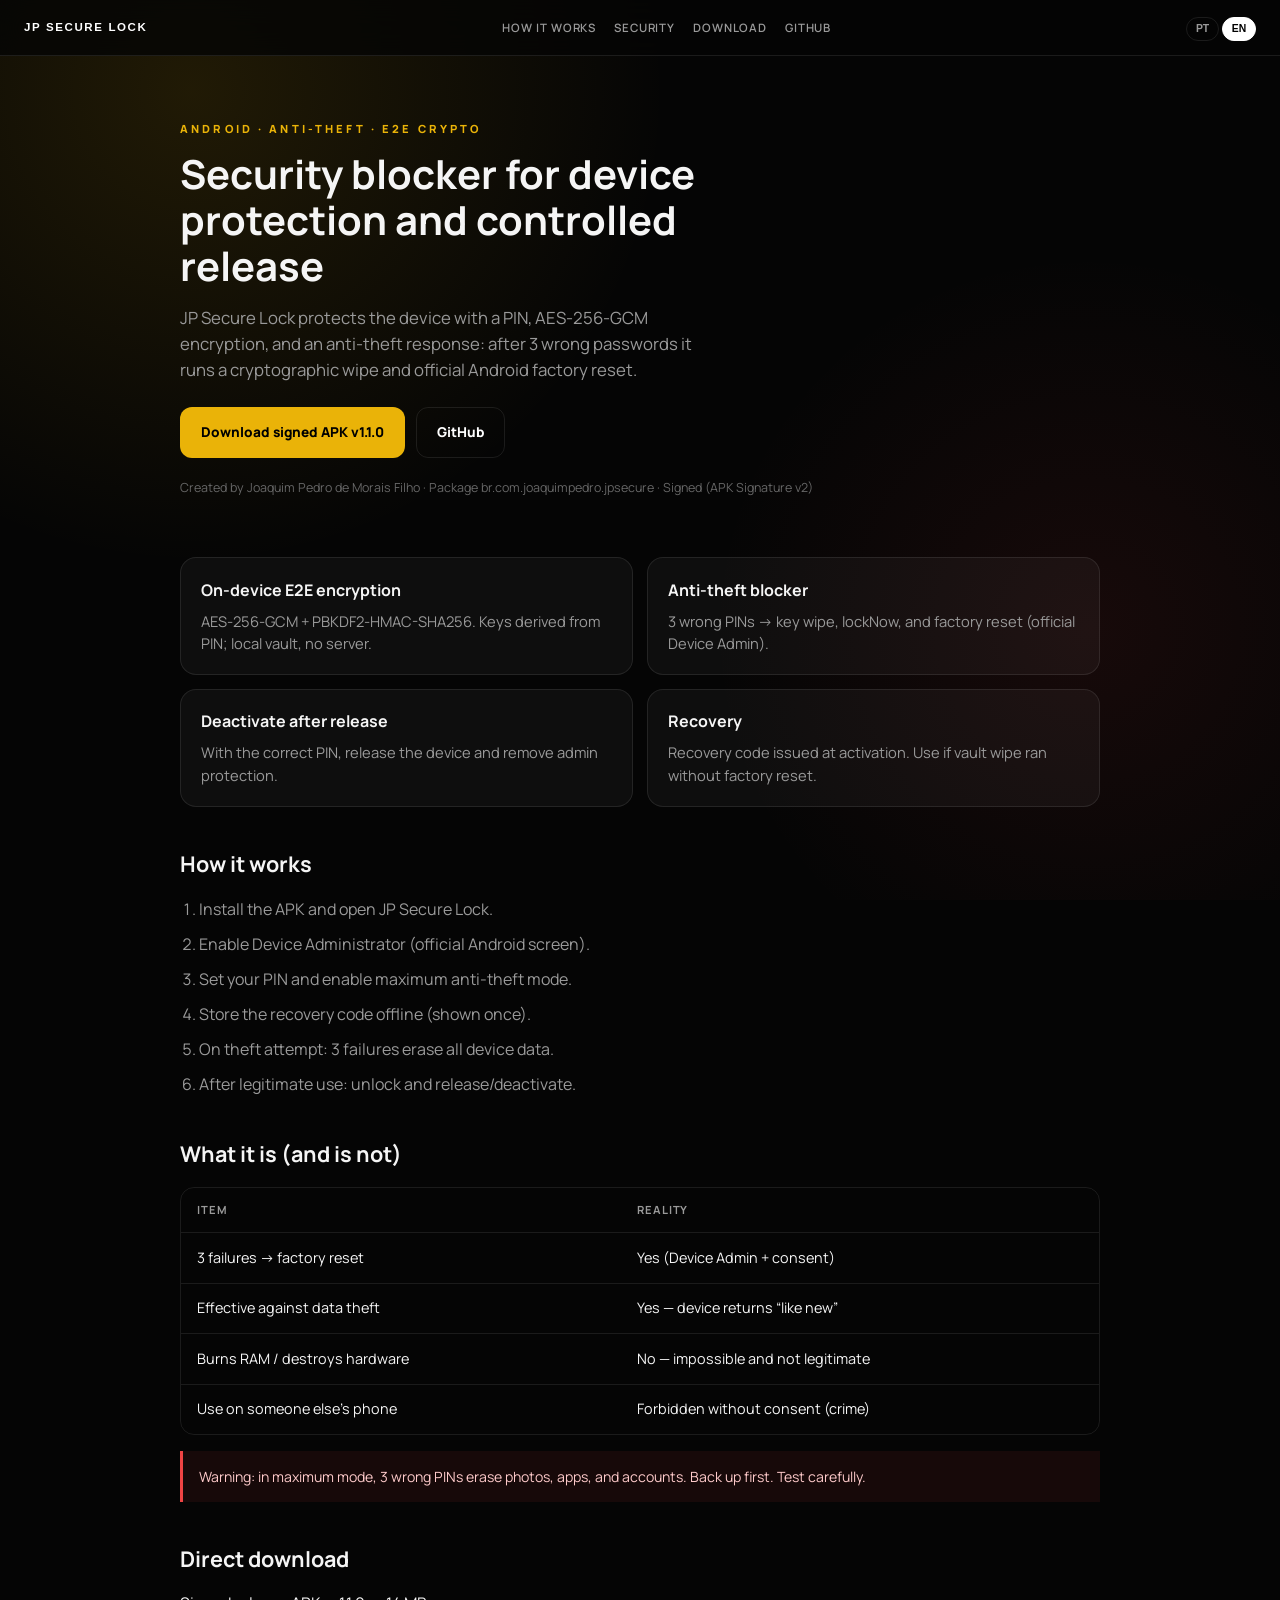
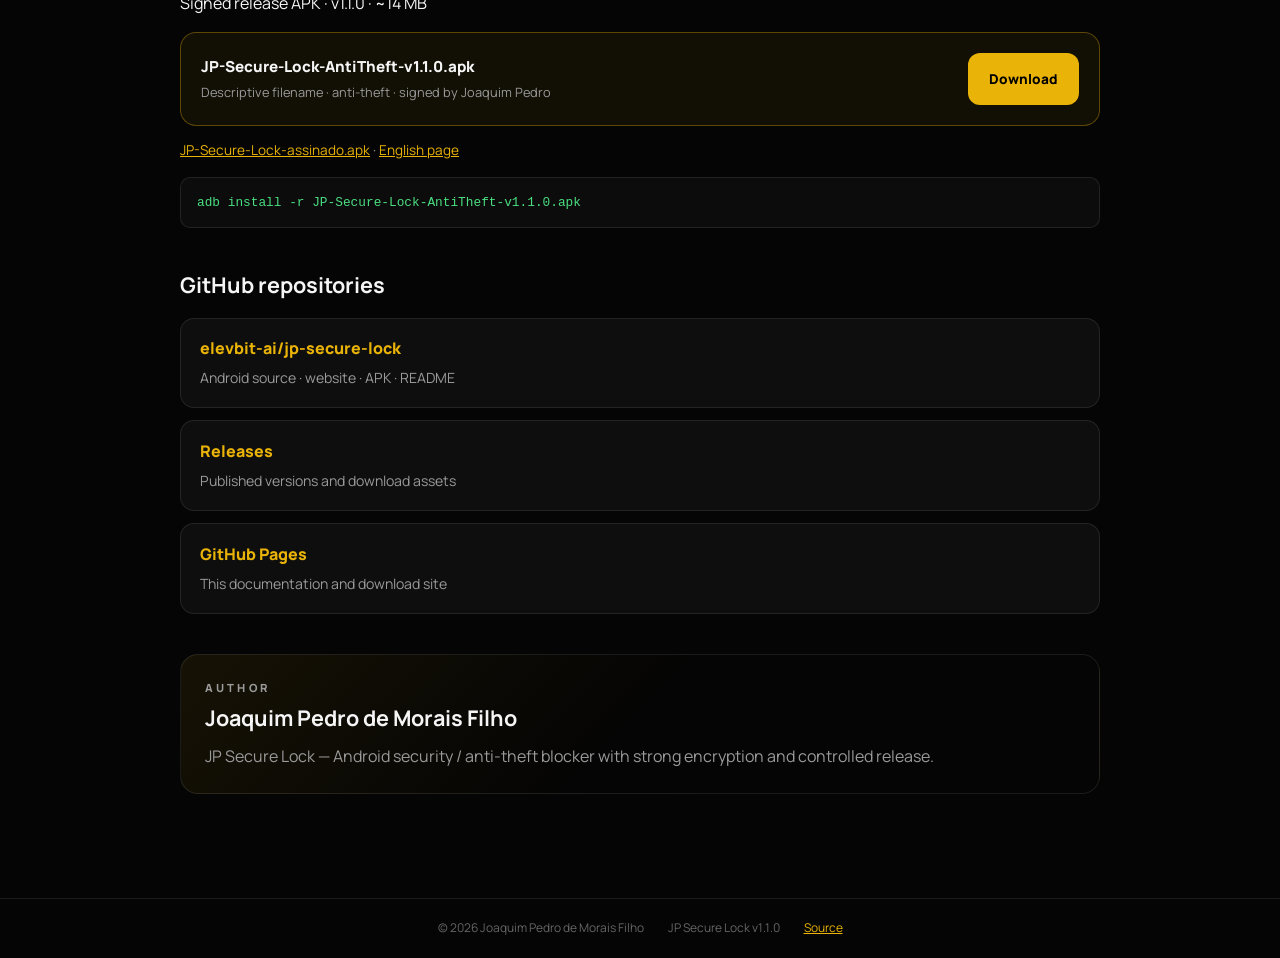
==== index.html @ 53d50c3d "Publish JP Secure Lock website (GitHub Pages)" ====
<!DOCTYPE html>
<html lang="pt-BR">
<head>
  <meta charset="UTF-8" />
  <meta name="viewport" content="width=device-width, initial-scale=1.0" />
  <meta name="description" content="JP Secure Lock — Bloqueador anti-roubo Android com criptografia E2E e factory reset após 3 PIN errados. Criado por Joaquim Pedro de Morais Filho." />
  <meta name="author" content="Joaquim Pedro de Morais Filho" />
  <meta property="og:title" content="JP Secure Lock — Anti-Theft Device Blocker" />
  <meta property="og:description" content="Criptografia AES-256-GCM · Device Admin · Wipe após 3 erros · Download APK assinado" />
  <title>JP Secure Lock | Bloqueador Anti-Roubo Android</title>
  <link rel="preconnect" href="https://fonts.googleapis.com" />
  <link href="https://fonts.googleapis.com/css2?family=Manrope:wght@400;600;800&family=Syncopate:wght@700&display=swap" rel="stylesheet" />
  <link rel="stylesheet" href="styles.css" />
</head>
<body>
  <div class="mesh"></div>

  <header class="top">
    <a class="logo" href="#">JP SECURE LOCK</a>
    <nav>
      <a href="#como" data-i18n="nav_how">Como funciona</a>
      <a href="#seguranca" data-i18n="nav_sec">Segurança</a>
      <a href="#download" data-i18n="nav_dl">Download</a>
      <a href="#github" data-i18n="nav_gh">GitHub</a>
    </nav>
    <div class="lang">
      <button type="button" id="btn-pt" class="on" onclick="setLang('pt')">PT</button>
      <button type="button" id="btn-en" onclick="setLang('en')">EN</button>
    </div>
  </header>

  <main>
    <section class="hero">
      <p class="kicker" data-i18n="kicker">Android · Anti-Theft · E2E Crypto</p>
      <h1 data-i18n="hero_title">Bloqueador de segurança para liberação e proteção de aparelho</h1>
      <p class="lead" data-i18n="hero_lead">
        JP Secure Lock protege o dispositivo com PIN, criptografia AES-256-GCM e resposta anti-roubo:
        após 3 senhas erradas, executa wipe criptográfico e factory reset oficial do Android.
      </p>
      <div class="cta-row">
        <a class="btn primary" href="downloads/JP-Secure-Lock-AntiTheft-v1.1.0.apk" download data-i18n="cta_dl">
          Baixar APK assinado v1.1.0
        </a>
        <a class="btn ghost" href="https://github.com/elevbit-ai/jp-secure-lock" target="_blank" rel="noopener">
          GitHub
        </a>
      </div>
      <p class="meta" data-i18n="hero_meta">
        Criado por Joaquim Pedro de Morais Filho · Pacote br.com.joaquimpedro.jpsecure · Assinado (APK Signature v2)
      </p>
    </section>

    <section class="cards">
      <article class="card">
        <h3 data-i18n="c1_t">Criptografia E2E no aparelho</h3>
        <p data-i18n="c1_b">AES-256-GCM + PBKDF2-HMAC-SHA256. Chaves derivadas do PIN; cofre local sem servidor.</p>
      </article>
      <article class="card">
        <h3 data-i18n="c2_t">Bloqueador anti-roubo</h3>
        <p data-i18n="c2_b">3 PIN errados → limpeza de chaves, lockNow e factory reset (Device Admin oficial).</p>
      </article>
      <article class="card">
        <h3 data-i18n="c3_t">Desativar após liberar</h3>
        <p data-i18n="c3_b">Com PIN correto, libere o aparelho e desative a proteção + remova o administrador.</p>
      </article>
      <article class="card">
        <h3 data-i18n="c4_t">Recuperação</h3>
        <p data-i18n="c4_b">Recovery code gerado na ativação. Use se o wipe do cofre ocorreu sem factory reset.</p>
      </article>
    </section>

    <section id="como" class="block">
      <h2 data-i18n="how_title">Como funciona</h2>
      <ol class="steps">
        <li data-i18n="s1"><strong>Instale</strong> o APK e abra o JP Secure Lock.</li>
        <li data-i18n="s2"><strong>Ative o Administrador</strong> do dispositivo (tela oficial do Android).</li>
        <li data-i18n="s3"><strong>Defina o PIN</strong> e marque o modo anti-roubo máximo.</li>
        <li data-i18n="s4"><strong>Guarde o recovery code</strong> offline (exibido só uma vez).</li>
        <li data-i18n="s5">Em roubo/tentativa: <strong>3 erros = apaga todos os dados</strong> do aparelho.</li>
        <li data-i18n="s6">Após uso legítimo: desbloqueie e <strong>libere/desative</strong>.</li>
      </ol>
    </section>

    <section id="seguranca" class="block">
      <h2 data-i18n="sec_title">O que é (e o que não é)</h2>
      <div class="table-wrap">
        <table>
          <thead>
            <tr>
              <th data-i18n="th_item">Item</th>
              <th data-i18n="th_real">Realidade</th>
            </tr>
          </thead>
          <tbody>
            <tr>
              <td data-i18n="r1a">3 erros → factory reset</td>
              <td data-i18n="r1b">Sim (Device Admin + consentimento)</td>
            </tr>
            <tr>
              <td data-i18n="r2a">Eficaz contra roubo de dados</td>
              <td data-i18n="r2b">Sim — aparelho volta “como novo”</td>
            </tr>
            <tr>
              <td data-i18n="r3a">Queima RAM / destrói hardware</td>
              <td data-i18n="r3b">Não — impossível e não legítimo</td>
            </tr>
            <tr>
              <td data-i18n="r4a">Uso em aparelho de terceiros</td>
              <td data-i18n="r4b">Proibido sem consentimento (crime)</td>
            </tr>
          </tbody>
        </table>
      </div>
      <p class="warn" data-i18n="warn">
        Aviso: no modo máximo, 3 PIN errados apagam fotos, apps e contas. Faça backup. Teste com cuidado.
      </p>
    </section>

    <section id="download" class="block download">
      <h2 data-i18n="dl_title">Download direto</h2>
      <p data-i18n="dl_lead">APK release assinado · v1.1.0 · ~14 MB</p>
      <div class="dl-box">
        <div>
          <div class="file-name">JP-Secure-Lock-AntiTheft-v1.1.0.apk</div>
          <div class="file-sub" data-i18n="dl_sub">Nome explicativo · anti-theft · assinado por Joaquim Pedro</div>
        </div>
        <a class="btn primary" href="downloads/JP-Secure-Lock-AntiTheft-v1.1.0.apk" download data-i18n="cta_dl2">Download</a>
      </div>
      <p class="alt-dl">
        <a href="downloads/JP-Secure-Lock-assinado.apk" download>JP-Secure-Lock-assinado.apk</a>
        ·
        <a href="en/index.html">English page</a>
      </p>
      <pre class="code">adb install -r JP-Secure-Lock-AntiTheft-v1.1.0.apk</pre>
    </section>

    <section id="github" class="block">
      <h2 data-i18n="gh_title">Repositórios no GitHub</h2>
      <div class="repo-grid">
        <a class="repo" href="https://github.com/elevbit-ai/jp-secure-lock" target="_blank" rel="noopener">
          <span class="repo-name">elevbit-ai/jp-secure-lock</span>
          <span class="repo-desc" data-i18n="repo1">Código-fonte Android · website · APK · README</span>
        </a>
        <a class="repo" href="https://github.com/elevbit-ai/jp-secure-lock/releases" target="_blank" rel="noopener">
          <span class="repo-name">Releases</span>
          <span class="repo-desc" data-i18n="repo2">Versões publicadas e assets de download</span>
        </a>
        <a class="repo" href="https://elevbit-ai.github.io/jp-secure-lock/" target="_blank" rel="noopener">
          <span class="repo-name">GitHub Pages</span>
          <span class="repo-desc" data-i18n="repo3">Este site de documentação e download</span>
        </a>
      </div>
    </section>

    <section class="author block">
      <p class="kicker" data-i18n="author_k">Autor</p>
      <h2>Joaquim Pedro de Morais Filho</h2>
      <p data-i18n="author_b">
        JP Secure Lock — dispositivo de segurança / bloqueador anti-roubo para Android,
        com criptografia de ponta e liberação controlada.
      </p>
    </section>
  </main>

  <footer>
    <span>© 2026 Joaquim Pedro de Morais Filho</span>
    <span>JP Secure Lock v1.1.0</span>
    <a href="https://github.com/elevbit-ai/jp-secure-lock">Source</a>
  </footer>

  <script src="i18n.js"></script>
</body>
</html>
---- styles.css ----
:root {
  --bg: #050505;
  --card: rgba(255,255,255,0.04);
  --border: rgba(255,255,255,0.09);
  --text: #f5f5f5;
  --muted: #9a9a9a;
  --gold: #eab308;
  --danger: #ef4444;
  --ok: #4ade80;
  --font: 'Manrope', system-ui, sans-serif;
  --display: 'Syncopate', sans-serif;
}
* { box-sizing: border-box; }
html { scroll-behavior: smooth; }
body {
  margin: 0;
  font-family: var(--font);
  background: var(--bg);
  color: var(--text);
  line-height: 1.55;
  min-height: 100vh;
}
.mesh {
  position: fixed; inset: 0; z-index: -1; pointer-events: none;
  background:
    radial-gradient(circle at 15% 10%, rgba(234,179,8,.12), transparent 35%),
    radial-gradient(circle at 85% 70%, rgba(239,68,68,.08), transparent 30%),
    #050505;
}
.top {
  position: sticky; top: 0; z-index: 50;
  display: flex; align-items: center; justify-content: space-between; gap: 1rem;
  padding: 0.9rem 1.5rem;
  background: rgba(5,5,5,.82);
  backdrop-filter: blur(14px);
  border-bottom: 1px solid var(--border);
}
.logo {
  font-family: var(--display);
  font-size: 0.72rem;
  letter-spacing: .14em;
  color: #fff;
  text-decoration: none;
  font-weight: 700;
}
nav { display: none; gap: 1.1rem; }
nav a {
  color: var(--muted);
  text-decoration: none;
  font-size: 0.72rem;
  text-transform: uppercase;
  letter-spacing: .08em;
  font-weight: 600;
}
nav a:hover { color: #fff; }
.lang button {
  border: 1px solid var(--border);
  background: transparent;
  color: var(--muted);
  font-size: 0.65rem;
  font-weight: 800;
  padding: 0.35rem 0.55rem;
  border-radius: 999px;
  cursor: pointer;
}
.lang button.on { background: #fff; color: #000; border-color: #fff; }
main { max-width: 960px; margin: 0 auto; padding: 2.5rem 1.25rem 4rem; }
.hero { padding: 1.5rem 0 2rem; }
.kicker {
  color: var(--gold);
  font-size: 0.7rem;
  letter-spacing: .28em;
  text-transform: uppercase;
  font-weight: 800;
  margin: 0 0 0.8rem;
}
h1 {
  font-size: clamp(1.6rem, 4vw, 2.5rem);
  line-height: 1.15;
  margin: 0 0 1rem;
  max-width: 18ch;
}
.lead { color: var(--muted); font-size: 1.05rem; max-width: 52ch; margin: 0 0 1.5rem; }
.cta-row { display: flex; flex-wrap: wrap; gap: 0.7rem; }
.btn {
  display: inline-flex; align-items: center; justify-content: center;
  padding: 0.9rem 1.25rem;
  border-radius: 12px;
  font-weight: 800;
  font-size: 0.85rem;
  text-decoration: none;
  border: 1px solid transparent;
  transition: transform .12s ease, background .15s ease;
}
.btn:active { transform: scale(.98); }
.btn.primary { background: var(--gold); color: #000; }
.btn.primary:hover { background: #facc15; }
.btn.ghost { background: transparent; color: #fff; border-color: var(--border); }
.btn.ghost:hover { background: rgba(255,255,255,.06); }
.meta { margin-top: 1.2rem; color: #666; font-size: 0.78rem; }
.cards {
  display: grid;
  grid-template-columns: 1fr;
  gap: 0.85rem;
  margin: 1rem 0 2.5rem;
}
.card {
  background: var(--card);
  border: 1px solid var(--border);
  border-radius: 16px;
  padding: 1.2rem 1.25rem;
}
.card h3 { margin: 0 0 0.45rem; font-size: 1rem; }
.card p { margin: 0; color: var(--muted); font-size: 0.92rem; }
.block { margin: 2.5rem 0; }
.block h2 {
  font-size: 1.35rem;
  margin: 0 0 1rem;
}
.steps {
  margin: 0;
  padding-left: 1.2rem;
  color: var(--muted);
}
.steps li { margin-bottom: 0.65rem; }
.steps strong { color: #fff; }
.table-wrap {
  overflow-x: auto;
  border: 1px solid var(--border);
  border-radius: 14px;
}
table { width: 100%; border-collapse: collapse; font-size: 0.9rem; }
th, td { padding: 0.85rem 1rem; text-align: left; border-bottom: 1px solid var(--border); }
th { color: var(--muted); font-size: 0.7rem; text-transform: uppercase; letter-spacing: .08em; }
tr:last-child td { border-bottom: 0; }
.warn {
  margin-top: 1rem;
  padding: 0.9rem 1rem;
  border-left: 3px solid var(--danger);
  background: rgba(239,68,68,.08);
  color: #fecaca;
  font-size: 0.88rem;
}
.download .dl-box {
  display: flex;
  flex-wrap: wrap;
  align-items: center;
  justify-content: space-between;
  gap: 1rem;
  padding: 1.25rem;
  border-radius: 16px;
  border: 1px solid rgba(234,179,8,.35);
  background: rgba(234,179,8,.06);
}
.file-name { font-weight: 800; font-size: 0.95rem; word-break: break-all; }
.file-sub { color: var(--muted); font-size: 0.8rem; margin-top: 0.25rem; }
.alt-dl { margin-top: 0.9rem; font-size: 0.85rem; color: var(--muted); }
.alt-dl a { color: var(--gold); }
.code {
  margin-top: 1rem;
  padding: 0.9rem 1rem;
  background: #0c0c0c;
  border: 1px solid var(--border);
  border-radius: 10px;
  color: var(--ok);
  font-size: 0.8rem;
  overflow-x: auto;
}
.repo-grid { display: grid; gap: 0.75rem; }
.repo {
  display: block;
  padding: 1.1rem 1.2rem;
  border-radius: 14px;
  border: 1px solid var(--border);
  background: var(--card);
  text-decoration: none;
  color: inherit;
  transition: border-color .15s ease;
}
.repo:hover { border-color: rgba(234,179,8,.5); }
.repo-name { display: block; font-weight: 800; color: var(--gold); margin-bottom: 0.25rem; }
.repo-desc { color: var(--muted); font-size: 0.88rem; }
.author {
  padding: 1.5rem;
  border-radius: 18px;
  border: 1px solid var(--border);
  background: linear-gradient(135deg, rgba(234,179,8,.08), transparent 50%);
}
.author h2 { margin: 0.3rem 0 0.6rem; }
.author p { margin: 0; color: var(--muted); }
footer {
  border-top: 1px solid var(--border);
  padding: 1.25rem;
  display: flex;
  flex-wrap: wrap;
  gap: 0.75rem 1.5rem;
  justify-content: center;
  color: #666;
  font-size: 0.75rem;
}
footer a { color: var(--gold); }
@media (min-width: 760px) {
  nav { display: flex; }
  .cards { grid-template-columns: 1fr 1fr; }
  h1 { max-width: 22ch; }
}
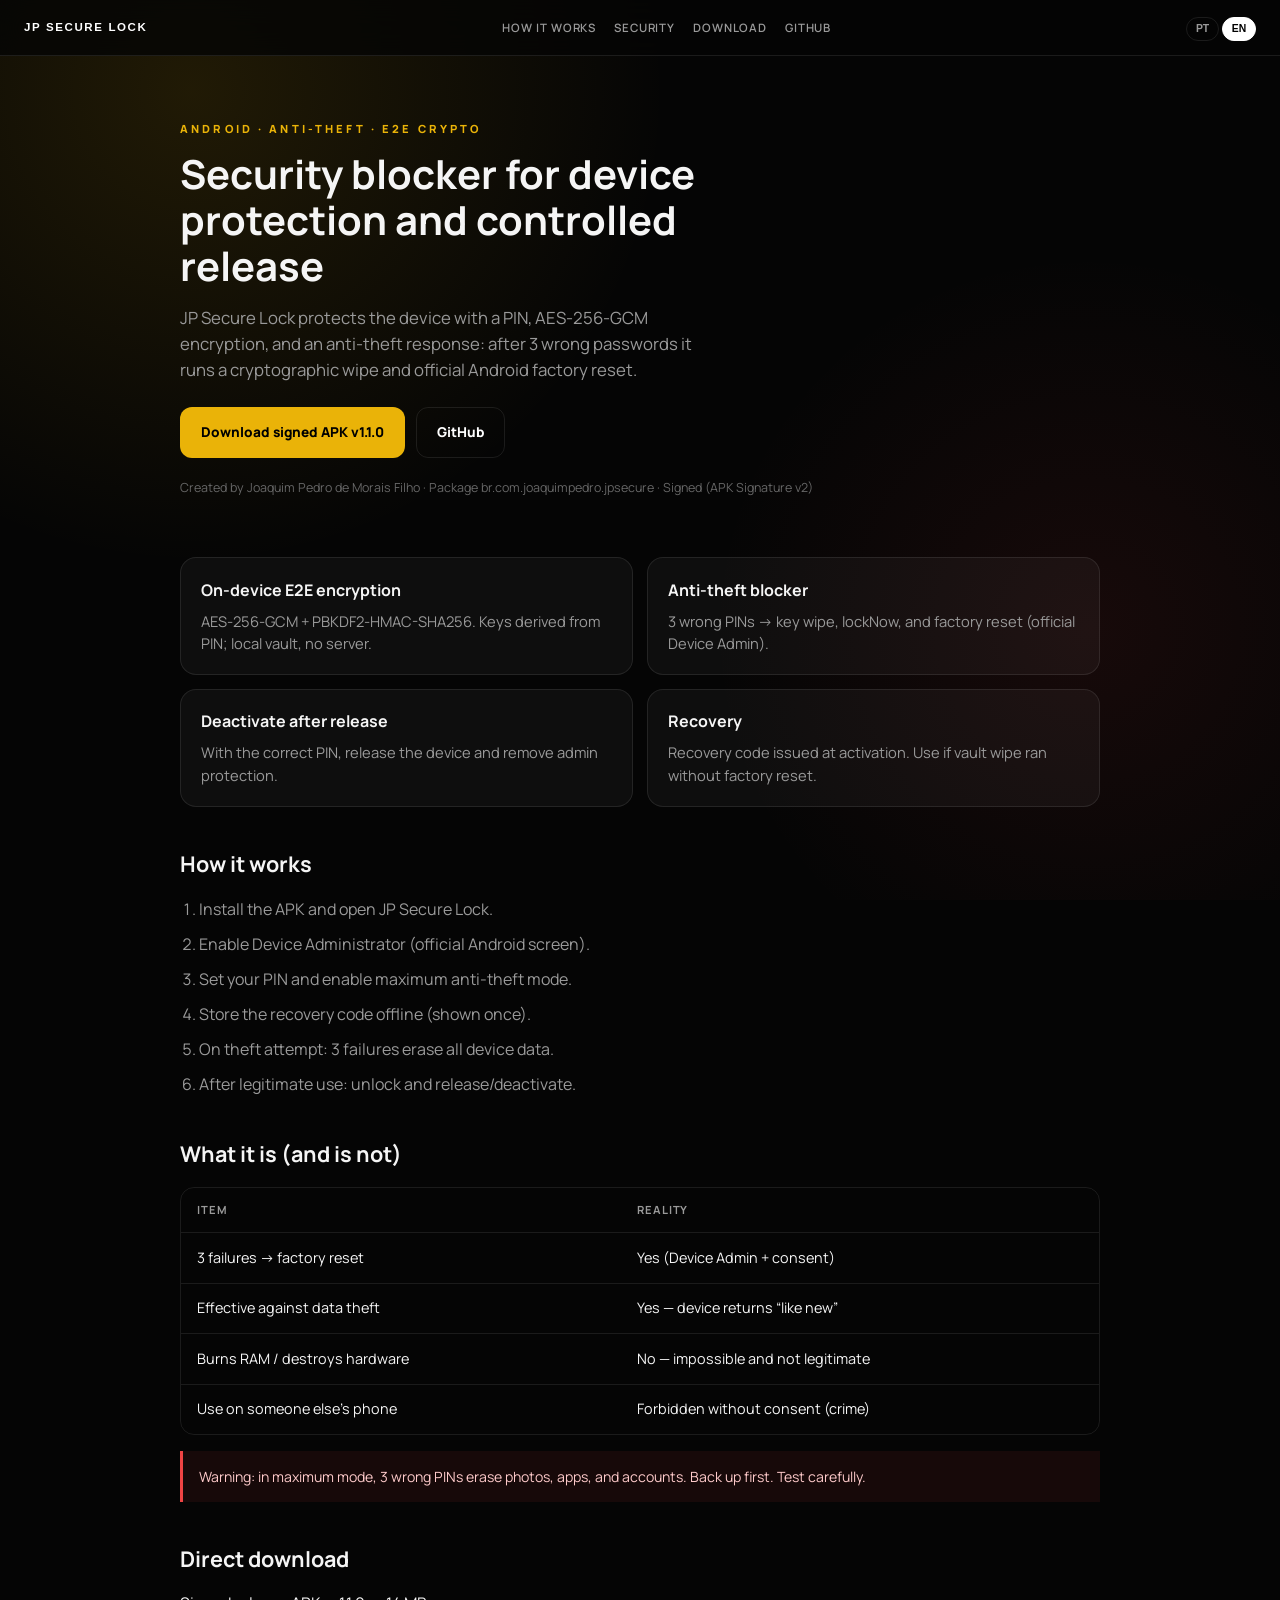
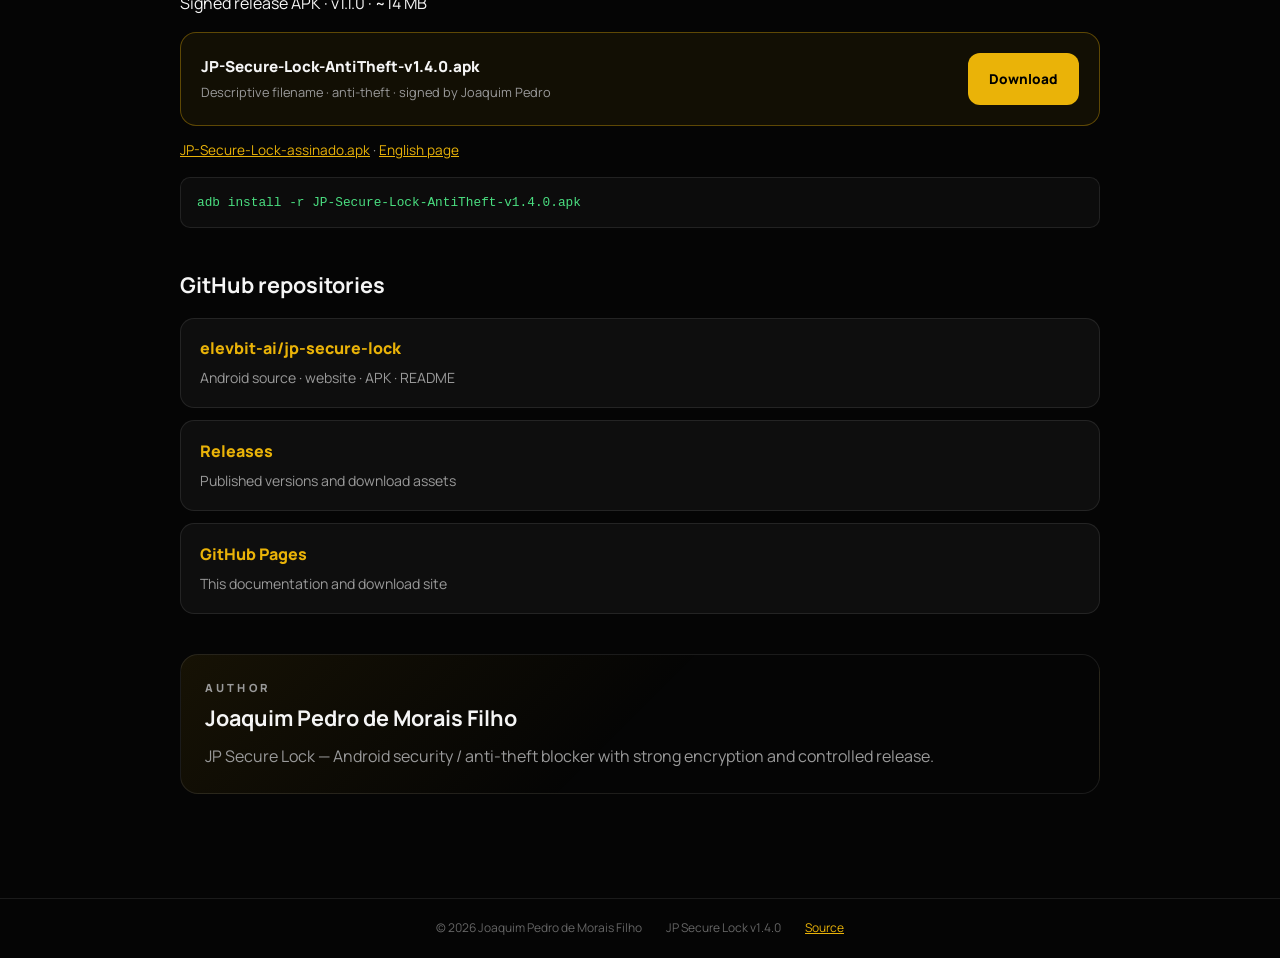
==== commit 7bd49ee0: "Site: download v1.4.0" ====
--- a/index.html
+++ b/index.html
@@ -38,8 +38,8 @@
         após 3 senhas erradas, executa wipe criptográfico e factory reset oficial do Android.
       </p>
       <div class="cta-row">
-        <a class="btn primary" href="downloads/JP-Secure-Lock-AntiTheft-v1.1.0.apk" download data-i18n="cta_dl">
-          Baixar APK assinado v1.1.0
+        <a class="btn primary" href="https://github.com/elevbit-ai/jp-secure-lock/raw/main/docs/downloads/JP-Secure-Lock-AntiTheft-v1.4.0.apk" download data-i18n="cta_dl">
+          Baixar APK assinado v1.4.0
         </a>
         <a class="btn ghost" href="https://github.com/elevbit-ai/jp-secure-lock" target="_blank" rel="noopener">
           GitHub
@@ -118,20 +118,20 @@
 
     <section id="download" class="block download">
       <h2 data-i18n="dl_title">Download direto</h2>
-      <p data-i18n="dl_lead">APK release assinado · v1.1.0 · ~14 MB</p>
+      <p data-i18n="dl_lead">APK release assinado · v1.4.0 · ~14 MB</p>
       <div class="dl-box">
         <div>
-          <div class="file-name">JP-Secure-Lock-AntiTheft-v1.1.0.apk</div>
+          <div class="file-name">JP-Secure-Lock-AntiTheft-v1.4.0.apk</div>
           <div class="file-sub" data-i18n="dl_sub">Nome explicativo · anti-theft · assinado por Joaquim Pedro</div>
         </div>
-        <a class="btn primary" href="downloads/JP-Secure-Lock-AntiTheft-v1.1.0.apk" download data-i18n="cta_dl2">Download</a>
+        <a class="btn primary" href="https://github.com/elevbit-ai/jp-secure-lock/raw/main/docs/downloads/JP-Secure-Lock-AntiTheft-v1.4.0.apk" download data-i18n="cta_dl2">Download</a>
       </div>
       <p class="alt-dl">
-        <a href="downloads/JP-Secure-Lock-assinado.apk" download>JP-Secure-Lock-assinado.apk</a>
+        <a href="https://github.com/elevbit-ai/jp-secure-lock/raw/main/docs/downloads/JP-Secure-Lock-assinado.apk" download>JP-Secure-Lock-assinado.apk</a>
         ·
         <a href="en/index.html">English page</a>
       </p>
-      <pre class="code">adb install -r JP-Secure-Lock-AntiTheft-v1.1.0.apk</pre>
+      <pre class="code">adb install -r JP-Secure-Lock-AntiTheft-v1.4.0.apk</pre>
     </section>
 
     <section id="github" class="block">
@@ -164,10 +164,12 @@
 
   <footer>
     <span>© 2026 Joaquim Pedro de Morais Filho</span>
-    <span>JP Secure Lock v1.1.0</span>
+    <span>JP Secure Lock v1.4.0</span>
     <a href="https://github.com/elevbit-ai/jp-secure-lock">Source</a>
   </footer>
 
   <script src="i18n.js"></script>
 </body>
 </html>
+
+
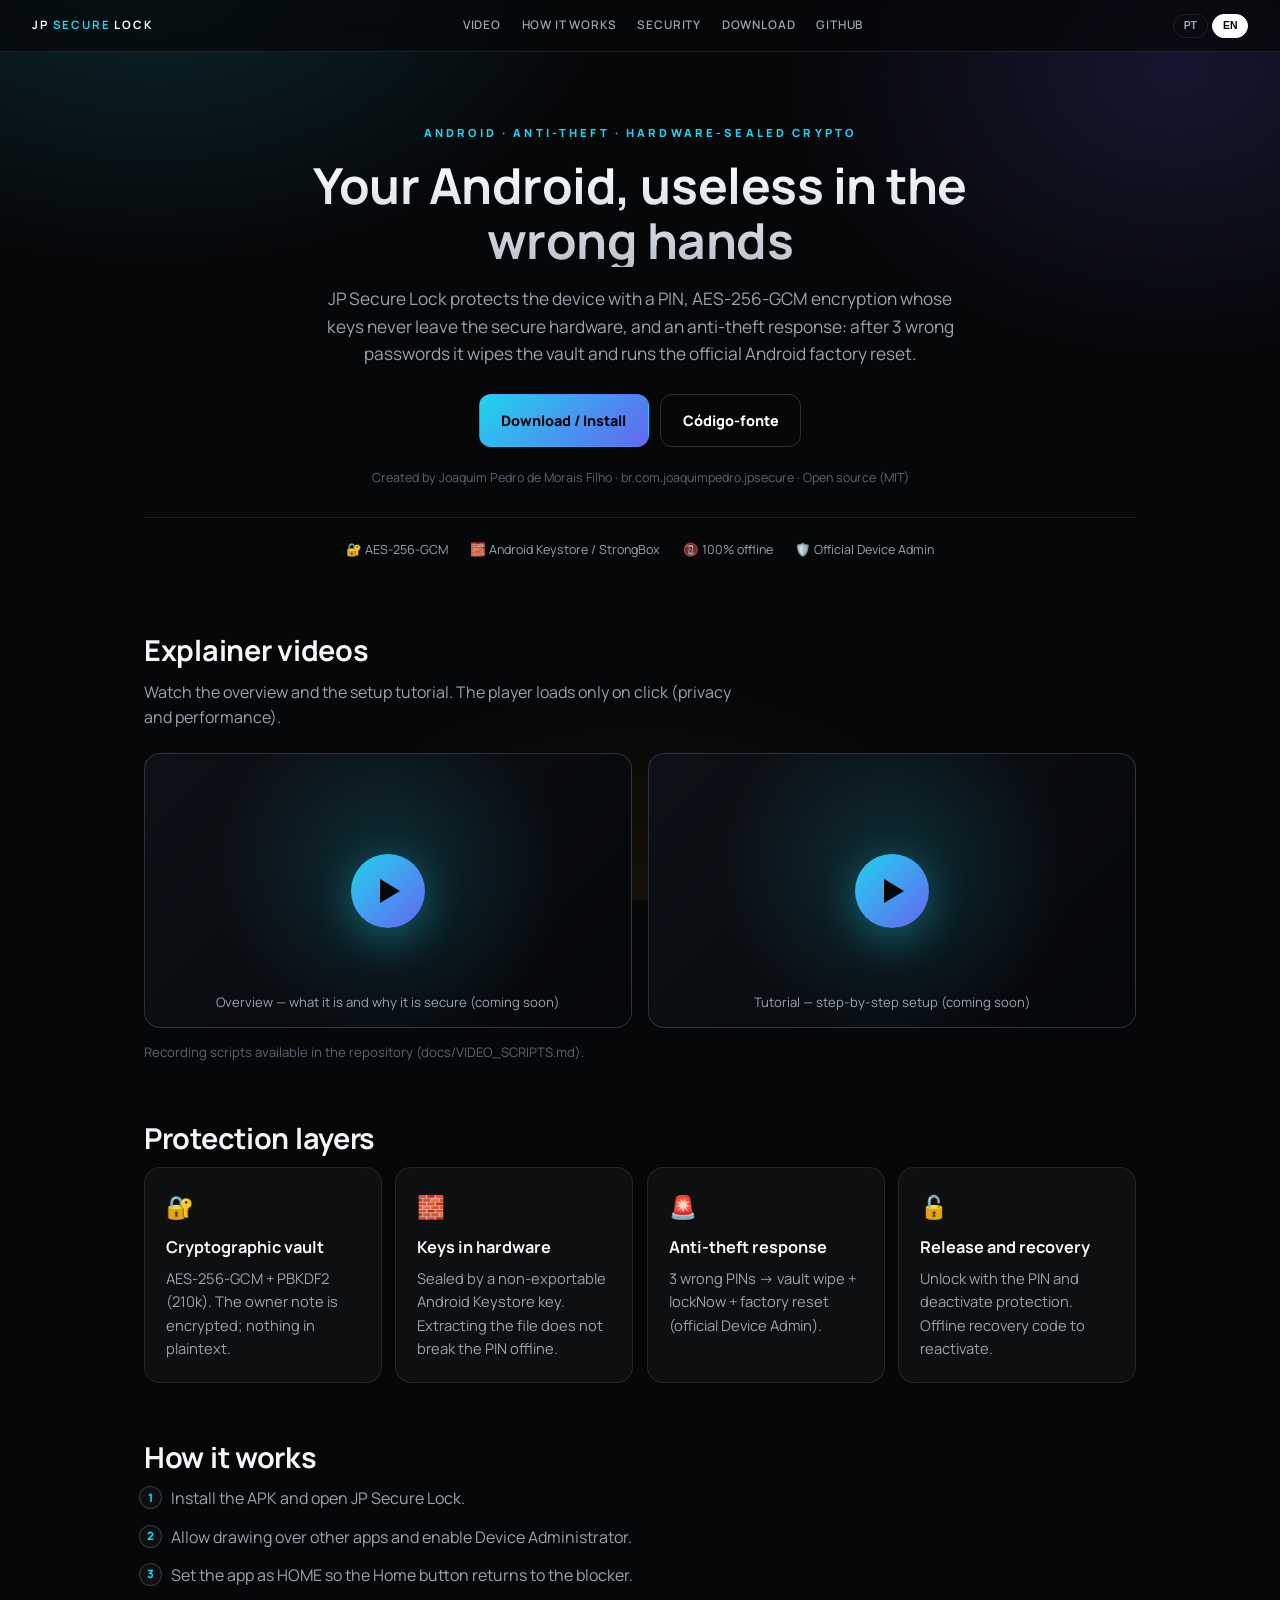
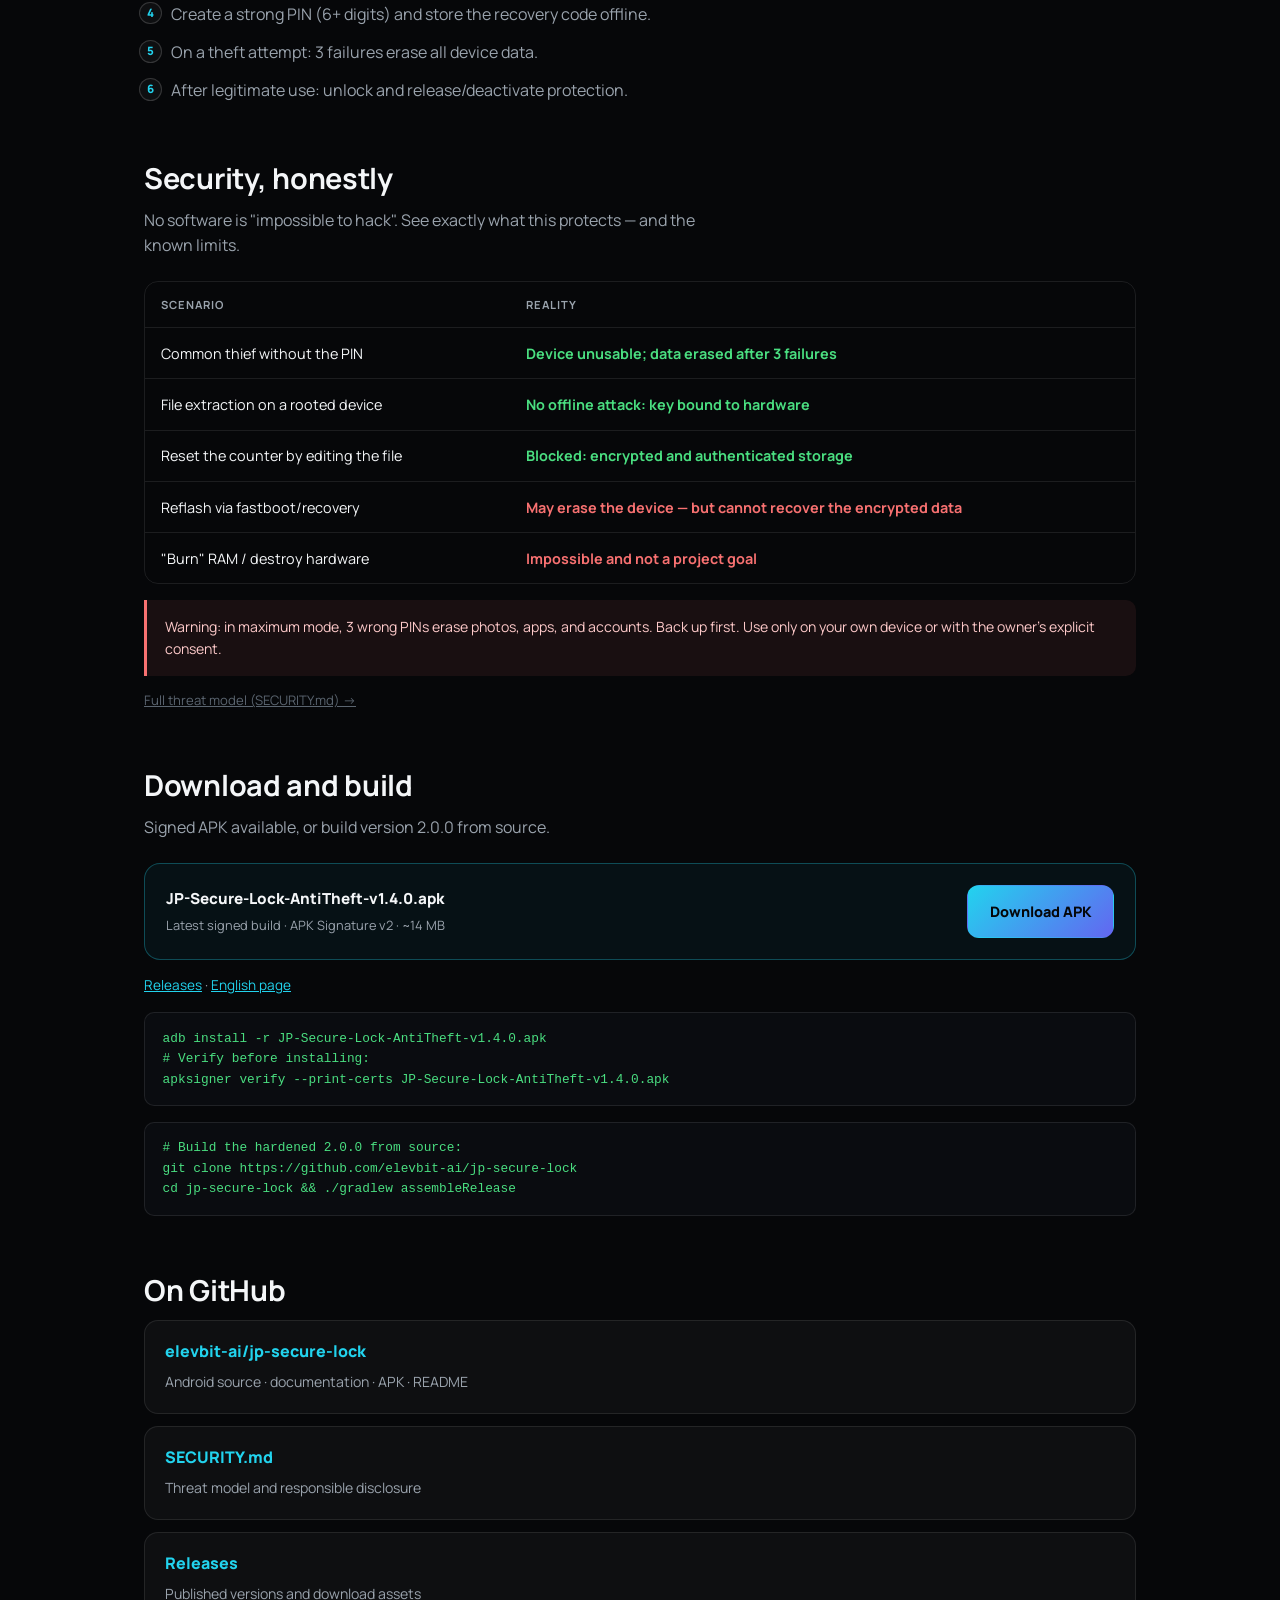
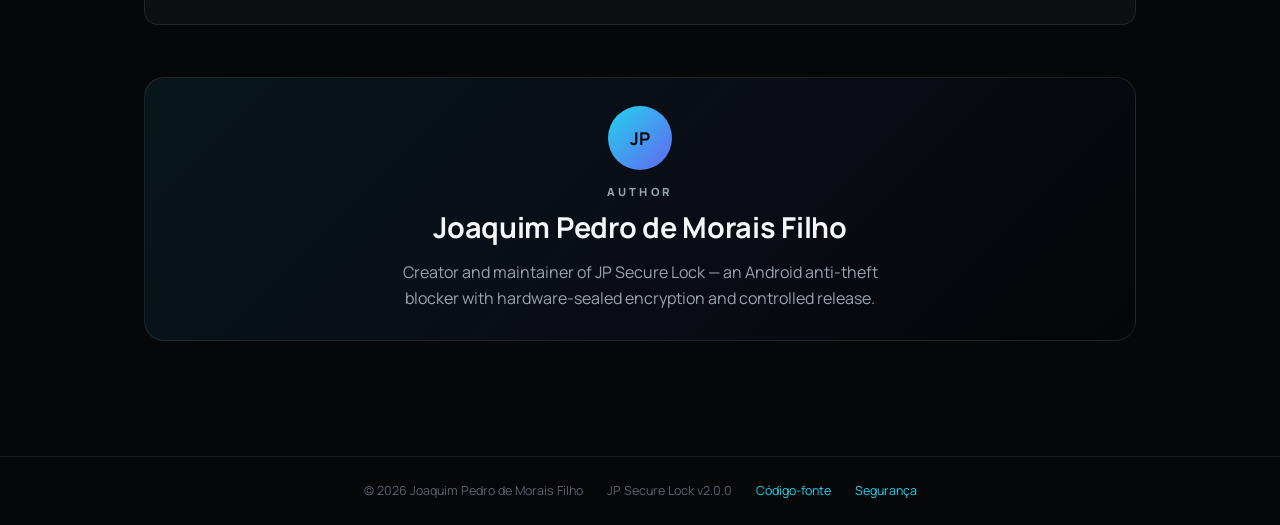
==== commit 32750e82: "Site 2.0.0: redesign bilingue, secao de video, seguranca honesta, download v1.4.0 funcional" ====
--- a/index.html
+++ b/index.html
@@ -3,25 +3,30 @@
 <head>
   <meta charset="UTF-8" />
   <meta name="viewport" content="width=device-width, initial-scale=1.0" />
-  <meta name="description" content="JP Secure Lock — Bloqueador anti-roubo Android com criptografia E2E e factory reset após 3 PIN errados. Criado por Joaquim Pedro de Morais Filho." />
+  <meta name="description" content="JP Secure Lock — bloqueador anti-roubo Android com criptografia AES-256-GCM selada por hardware (Android Keystore) e factory reset após 3 PIN errados. Criado por Joaquim Pedro de Morais Filho." />
   <meta name="author" content="Joaquim Pedro de Morais Filho" />
-  <meta property="og:title" content="JP Secure Lock — Anti-Theft Device Blocker" />
-  <meta property="og:description" content="Criptografia AES-256-GCM · Device Admin · Wipe após 3 erros · Download APK assinado" />
+  <meta name="theme-color" content="#060709" />
+  <meta property="og:type" content="website" />
+  <meta property="og:title" content="JP Secure Lock — Bloqueador Anti-Roubo Android" />
+  <meta property="og:description" content="Criptografia AES-256-GCM selada por hardware · Device Admin · Wipe após 3 erros · Código aberto." />
+  <meta property="og:url" content="https://elevbit-ai.github.io/jp-secure-lock/" />
   <title>JP Secure Lock | Bloqueador Anti-Roubo Android</title>
   <link rel="preconnect" href="https://fonts.googleapis.com" />
-  <link href="https://fonts.googleapis.com/css2?family=Manrope:wght@400;600;800&family=Syncopate:wght@700&display=swap" rel="stylesheet" />
+  <link rel="preconnect" href="https://fonts.gstatic.com" crossorigin />
+  <link href="https://fonts.googleapis.com/css2?family=Manrope:wght@400;600;700;800&family=Syncopate:wght@700&display=swap" rel="stylesheet" />
   <link rel="stylesheet" href="styles.css" />
 </head>
 <body>
   <div class="mesh"></div>
 
   <header class="top">
-    <a class="logo" href="#">JP SECURE LOCK</a>
+    <a class="logo" href="#">JP <span>SECURE</span> LOCK</a>
     <nav>
+      <a href="#video" data-i18n="nav_video">Vídeo</a>
       <a href="#como" data-i18n="nav_how">Como funciona</a>
       <a href="#seguranca" data-i18n="nav_sec">Segurança</a>
       <a href="#download" data-i18n="nav_dl">Download</a>
-      <a href="#github" data-i18n="nav_gh">GitHub</a>
+      <a href="https://github.com/elevbit-ai/jp-secure-lock" data-i18n="nav_gh">GitHub</a>
     </nav>
     <div class="lang">
       <button type="button" id="btn-pt" class="on" onclick="setLang('pt')">PT</button>
@@ -31,145 +36,162 @@
 
   <main>
     <section class="hero">
-      <p class="kicker" data-i18n="kicker">Android · Anti-Theft · E2E Crypto</p>
-      <h1 data-i18n="hero_title">Bloqueador de segurança para liberação e proteção de aparelho</h1>
+      <p class="kicker" data-i18n="kicker">Android · Anti-Roubo · Cripto selada por hardware</p>
+      <h1 data-i18n="hero_title">Seu Android, inutilizável nas mãos erradas</h1>
       <p class="lead" data-i18n="hero_lead">
-        JP Secure Lock protege o dispositivo com PIN, criptografia AES-256-GCM e resposta anti-roubo:
-        após 3 senhas erradas, executa wipe criptográfico e factory reset oficial do Android.
+        JP Secure Lock protege o aparelho com PIN, criptografia AES-256-GCM cujas chaves nunca
+        saem do hardware seguro, e uma resposta anti-roubo: após 3 senhas erradas, apaga o cofre
+        e executa o factory reset oficial do Android.
       </p>
       <div class="cta-row">
-        <a class="btn primary" href="https://github.com/elevbit-ai/jp-secure-lock/raw/main/docs/downloads/JP-Secure-Lock-AntiTheft-v1.4.0.apk" download data-i18n="cta_dl">
-          Baixar APK assinado v1.4.0
-        </a>
-        <a class="btn ghost" href="https://github.com/elevbit-ai/jp-secure-lock" target="_blank" rel="noopener">
-          GitHub
-        </a>
+        <a class="btn primary" href="#download" data-i18n="cta_dl">Baixar / Instalar</a>
+        <a class="btn ghost" href="https://github.com/elevbit-ai/jp-secure-lock" target="_blank" rel="noopener">Código-fonte</a>
       </div>
       <p class="meta" data-i18n="hero_meta">
-        Criado por Joaquim Pedro de Morais Filho · Pacote br.com.joaquimpedro.jpsecure · Assinado (APK Signature v2)
+        Criado por Joaquim Pedro de Morais Filho · br.com.joaquimpedro.jpsecure · Código aberto (MIT)
       </p>
+      <div class="trust">
+        <span data-i18n="t1">🔐 <b>AES-256-GCM</b></span>
+        <span data-i18n="t2">🧱 <b>Android Keystore / StrongBox</b></span>
+        <span data-i18n="t3">📵 <b>100% offline</b></span>
+        <span data-i18n="t4">🛡️ <b>Device Admin oficial</b></span>
+      </div>
     </section>
 
-    <section class="cards">
-      <article class="card">
-        <h3 data-i18n="c1_t">Criptografia E2E no aparelho</h3>
-        <p data-i18n="c1_b">AES-256-GCM + PBKDF2-HMAC-SHA256. Chaves derivadas do PIN; cofre local sem servidor.</p>
-      </article>
-      <article class="card">
-        <h3 data-i18n="c2_t">Bloqueador anti-roubo</h3>
-        <p data-i18n="c2_b">3 PIN errados → limpeza de chaves, lockNow e factory reset (Device Admin oficial).</p>
-      </article>
-      <article class="card">
-        <h3 data-i18n="c3_t">Desativar após liberar</h3>
-        <p data-i18n="c3_b">Com PIN correto, libere o aparelho e desative a proteção + remova o administrador.</p>
-      </article>
-      <article class="card">
-        <h3 data-i18n="c4_t">Recuperação</h3>
-        <p data-i18n="c4_b">Recovery code gerado na ativação. Use se o wipe do cofre ocorreu sem factory reset.</p>
-      </article>
+    <section id="video" class="block">
+      <h2 data-i18n="video_title">Vídeos explicativos</h2>
+      <p class="sub" data-i18n="video_sub">Assista à visão geral e ao tutorial de configuração. O player só carrega ao clicar (privacidade e performance).</p>
+      <div class="video-grid">
+        <div>
+          <div class="video-embed" data-embed="" role="button" tabindex="0" aria-label="Reproduzir vídeo de visão geral">
+            <div class="play" aria-hidden="true"></div>
+            <div class="vlabel" data-i18n="video_1">Visão geral — o que é e por que é seguro (em breve)</div>
+          </div>
+        </div>
+        <div>
+          <div class="video-embed" data-embed="" role="button" tabindex="0" aria-label="Reproduzir tutorial de configuração">
+            <div class="play" aria-hidden="true"></div>
+            <div class="vlabel" data-i18n="video_2">Tutorial — configuração passo a passo (em breve)</div>
+          </div>
+        </div>
+      </div>
+      <p class="video-note" data-i18n="video_note">Roteiros de gravação disponíveis no repositório (docs/VIDEO_SCRIPTS.md).</p>
+    </section>
+
+    <section class="block">
+      <h2 data-i18n="feat_title">Camadas de proteção</h2>
+      <div class="cards">
+        <article class="card">
+          <div class="ico">🔐</div>
+          <h3 data-i18n="c1_t">Cofre criptográfico</h3>
+          <p data-i18n="c1_b">AES-256-GCM + PBKDF2 (210k). A nota do dono é cifrada; nada em texto puro.</p>
+        </article>
+        <article class="card">
+          <div class="ico">🧱</div>
+          <h3 data-i18n="c2_t">Chaves no hardware</h3>
+          <p data-i18n="c2_b">Selo por chave não exportável do Android Keystore. Extrair o arquivo não quebra o PIN offline.</p>
+        </article>
+        <article class="card">
+          <div class="ico">🚨</div>
+          <h3 data-i18n="c3_t">Resposta anti-roubo</h3>
+          <p data-i18n="c3_b">3 PIN errados → wipe do cofre + lockNow + factory reset (Device Admin oficial).</p>
+        </article>
+        <article class="card">
+          <div class="ico">🔓</div>
+          <h3 data-i18n="c4_t">Liberação e recuperação</h3>
+          <p data-i18n="c4_b">Libere com o PIN e desative a proteção. Código de recuperação offline para reativar.</p>
+        </article>
+      </div>
     </section>
 
     <section id="como" class="block">
       <h2 data-i18n="how_title">Como funciona</h2>
       <ol class="steps">
         <li data-i18n="s1"><strong>Instale</strong> o APK e abra o JP Secure Lock.</li>
-        <li data-i18n="s2"><strong>Ative o Administrador</strong> do dispositivo (tela oficial do Android).</li>
-        <li data-i18n="s3"><strong>Defina o PIN</strong> e marque o modo anti-roubo máximo.</li>
-        <li data-i18n="s4"><strong>Guarde o recovery code</strong> offline (exibido só uma vez).</li>
-        <li data-i18n="s5">Em roubo/tentativa: <strong>3 erros = apaga todos os dados</strong> do aparelho.</li>
-        <li data-i18n="s6">Após uso legítimo: desbloqueie e <strong>libere/desative</strong>.</li>
+        <li data-i18n="s2"><strong>Permita exibir sobre outros apps</strong> e ative o <strong>Administrador do dispositivo</strong>.</li>
+        <li data-i18n="s3"><strong>Defina o app como HOME</strong> para o botão Início voltar ao bloqueador.</li>
+        <li data-i18n="s4"><strong>Crie um PIN forte</strong> (6+ dígitos) e guarde o <strong>código de recuperação</strong> offline.</li>
+        <li data-i18n="s5">Em tentativa de roubo: <strong>3 erros apagam todos os dados</strong> do aparelho.</li>
+        <li data-i18n="s6">Após uso legítimo: desbloqueie e <strong>libere/desative</strong> a proteção.</li>
       </ol>
     </section>
 
     <section id="seguranca" class="block">
-      <h2 data-i18n="sec_title">O que é (e o que não é)</h2>
+      <h2 data-i18n="sec_title">Segurança, com honestidade</h2>
+      <p class="sub" data-i18n="sec_sub">Nenhum software é "impossível de hackear". Veja exatamente o que este protege — e os limites conhecidos.</p>
       <div class="table-wrap">
         <table>
           <thead>
-            <tr>
-              <th data-i18n="th_item">Item</th>
-              <th data-i18n="th_real">Realidade</th>
-            </tr>
+            <tr><th data-i18n="th_item">Cenário</th><th data-i18n="th_real">Realidade</th></tr>
           </thead>
           <tbody>
-            <tr>
-              <td data-i18n="r1a">3 erros → factory reset</td>
-              <td data-i18n="r1b">Sim (Device Admin + consentimento)</td>
-            </tr>
-            <tr>
-              <td data-i18n="r2a">Eficaz contra roubo de dados</td>
-              <td data-i18n="r2b">Sim — aparelho volta “como novo”</td>
-            </tr>
-            <tr>
-              <td data-i18n="r3a">Queima RAM / destrói hardware</td>
-              <td data-i18n="r3b">Não — impossível e não legítimo</td>
-            </tr>
-            <tr>
-              <td data-i18n="r4a">Uso em aparelho de terceiros</td>
-              <td data-i18n="r4b">Proibido sem consentimento (crime)</td>
-            </tr>
+            <tr><td data-i18n="r1a">Ladrão comum sem o PIN</td><td><span class="yes" data-i18n="r1b">Aparelho inutilizável; dados apagados após 3 erros</span></td></tr>
+            <tr><td data-i18n="r2a">Extração do arquivo em aparelho com root</td><td><span class="yes" data-i18n="r2b">Sem ataque offline: chave presa ao hardware</span></td></tr>
+            <tr><td data-i18n="r3a">Zerar o contador editando o arquivo</td><td><span class="yes" data-i18n="r3b">Bloqueado: armazenamento cifrado e autenticado</span></td></tr>
+            <tr><td data-i18n="r4a">Reflash por fastboot/recovery</td><td><span class="no" data-i18n="r4b">Pode apagar o aparelho — mas não recupera os dados cifrados</span></td></tr>
+            <tr><td data-i18n="r5a">"Queimar" RAM / destruir hardware</td><td><span class="no" data-i18n="r5b">Impossível e não é objetivo do projeto</span></td></tr>
           </tbody>
         </table>
       </div>
-      <p class="warn" data-i18n="warn">
-        Aviso: no modo máximo, 3 PIN errados apagam fotos, apps e contas. Faça backup. Teste com cuidado.
-      </p>
+      <p class="warn" data-i18n="warn">Atenção: no modo máximo, 3 PIN errados apagam fotos, apps e contas. Faça backup. Use apenas no seu aparelho ou com consentimento explícito do dono.</p>
+      <p class="video-note"><a href="https://github.com/elevbit-ai/jp-secure-lock/blob/main/SECURITY.md" data-i18n="sec_more">Modelo de ameaças completo (SECURITY.md) →</a></p>
     </section>
 
-    <section id="download" class="block download">
-      <h2 data-i18n="dl_title">Download direto</h2>
-      <p data-i18n="dl_lead">APK release assinado · v1.4.0 · ~14 MB</p>
+    <section id="download" class="block">
+      <h2 data-i18n="dl_title">Download e build</h2>
+      <p class="sub" data-i18n="dl_lead">APK assinado disponível, ou compile a versão 2.0.0 a partir do código.</p>
       <div class="dl-box">
         <div>
           <div class="file-name">JP-Secure-Lock-AntiTheft-v1.4.0.apk</div>
-          <div class="file-sub" data-i18n="dl_sub">Nome explicativo · anti-theft · assinado por Joaquim Pedro</div>
+          <div class="file-sub" data-i18n="dl_sub">Última build assinada · APK Signature v2 · ~14 MB</div>
         </div>
-        <a class="btn primary" href="https://github.com/elevbit-ai/jp-secure-lock/raw/main/docs/downloads/JP-Secure-Lock-AntiTheft-v1.4.0.apk" download data-i18n="cta_dl2">Download</a>
+        <a class="btn primary" href="downloads/JP-Secure-Lock-AntiTheft-v1.4.0.apk" download data-i18n="cta_dl2">Baixar APK</a>
       </div>
       <p class="alt-dl">
-        <a href="https://github.com/elevbit-ai/jp-secure-lock/raw/main/docs/downloads/JP-Secure-Lock-assinado.apk" download>JP-Secure-Lock-assinado.apk</a>
-        ·
+        <a href="https://github.com/elevbit-ai/jp-secure-lock/releases" data-i18n="dl_rel">Releases</a> ·
         <a href="en/index.html">English page</a>
       </p>
-      <pre class="code">adb install -r JP-Secure-Lock-AntiTheft-v1.4.0.apk</pre>
+      <pre class="code" data-i18n="dl_code">adb install -r JP-Secure-Lock-AntiTheft-v1.4.0.apk
+# Verifique antes de instalar:
+apksigner verify --print-certs JP-Secure-Lock-AntiTheft-v1.4.0.apk</pre>
+      <pre class="code" data-i18n="dl_build"># Compilar a versão 2.0.0 (endurecida) do código:
+git clone https://github.com/elevbit-ai/jp-secure-lock
+cd jp-secure-lock && ./gradlew assembleRelease</pre>
     </section>
 
-    <section id="github" class="block">
-      <h2 data-i18n="gh_title">Repositórios no GitHub</h2>
+    <section class="block">
+      <h2 data-i18n="gh_title">No GitHub</h2>
       <div class="repo-grid">
         <a class="repo" href="https://github.com/elevbit-ai/jp-secure-lock" target="_blank" rel="noopener">
           <span class="repo-name">elevbit-ai/jp-secure-lock</span>
-          <span class="repo-desc" data-i18n="repo1">Código-fonte Android · website · APK · README</span>
+          <span class="repo-desc" data-i18n="repo1">Código-fonte Android · documentação · APK · README</span>
+        </a>
+        <a class="repo" href="https://github.com/elevbit-ai/jp-secure-lock/blob/main/SECURITY.md" target="_blank" rel="noopener">
+          <span class="repo-name">SECURITY.md</span>
+          <span class="repo-desc" data-i18n="repo2">Modelo de ameaças e divulgação responsável</span>
         </a>
         <a class="repo" href="https://github.com/elevbit-ai/jp-secure-lock/releases" target="_blank" rel="noopener">
           <span class="repo-name">Releases</span>
-          <span class="repo-desc" data-i18n="repo2">Versões publicadas e assets de download</span>
-        </a>
-        <a class="repo" href="https://elevbit-ai.github.io/jp-secure-lock/" target="_blank" rel="noopener">
-          <span class="repo-name">GitHub Pages</span>
-          <span class="repo-desc" data-i18n="repo3">Este site de documentação e download</span>
+          <span class="repo-desc" data-i18n="repo3">Versões publicadas e assets de download</span>
         </a>
       </div>
     </section>
 
     <section class="author block">
+      <div class="avatar" aria-hidden="true">JP</div>
       <p class="kicker" data-i18n="author_k">Autor</p>
       <h2>Joaquim Pedro de Morais Filho</h2>
-      <p data-i18n="author_b">
-        JP Secure Lock — dispositivo de segurança / bloqueador anti-roubo para Android,
-        com criptografia de ponta e liberação controlada.
-      </p>
+      <p data-i18n="author_b">Criador e mantenedor do JP Secure Lock — bloqueador anti-roubo para Android com criptografia selada por hardware e liberação controlada.</p>
     </section>
   </main>
 
   <footer>
     <span>© 2026 Joaquim Pedro de Morais Filho</span>
-    <span>JP Secure Lock v1.4.0</span>
-    <a href="https://github.com/elevbit-ai/jp-secure-lock">Source</a>
+    <span>JP Secure Lock v2.0.0</span>
+    <a href="https://github.com/elevbit-ai/jp-secure-lock">Código-fonte</a>
+    <a href="https://github.com/elevbit-ai/jp-secure-lock/blob/main/SECURITY.md">Segurança</a>
   </footer>
 
   <script src="i18n.js"></script>
 </body>
 </html>
-
-
--- a/styles.css
+++ b/styles.css
@@ -1,206 +1,230 @@
+/* JP Secure Lock — website · Joaquim Pedro de Morais Filho */
 :root {
-  --bg: #050505;
-  --card: rgba(255,255,255,0.04);
-  --border: rgba(255,255,255,0.09);
-  --text: #f5f5f5;
-  --muted: #9a9a9a;
+  --bg: #060709;
+  --bg-soft: #0c0e12;
+  --card: rgba(255, 255, 255, 0.035);
+  --card-hover: rgba(255, 255, 255, 0.06);
+  --border: rgba(255, 255, 255, 0.09);
+  --border-strong: rgba(255, 255, 255, 0.16);
+  --text: #f4f6f8;
+  --muted: #9aa3ad;
+  --faint: #5b6570;
+  --brand: #22d3ee;
+  --brand-2: #6366f1;
   --gold: #eab308;
-  --danger: #ef4444;
+  --danger: #f87171;
   --ok: #4ade80;
-  --font: 'Manrope', system-ui, sans-serif;
-  --display: 'Syncopate', sans-serif;
+  --font: 'Manrope', system-ui, -apple-system, Segoe UI, Roboto, sans-serif;
+  --display: 'Syncopate', var(--font);
+  --maxw: 1040px;
+  --radius: 16px;
 }
 * { box-sizing: border-box; }
-html { scroll-behavior: smooth; }
+html { scroll-behavior: smooth; -webkit-text-size-adjust: 100%; }
 body {
   margin: 0;
   font-family: var(--font);
   background: var(--bg);
   color: var(--text);
-  line-height: 1.55;
+  line-height: 1.6;
   min-height: 100vh;
-}
+  overflow-x: hidden;
+}
+a { color: inherit; }
+img { max-width: 100%; display: block; }
 .mesh {
   position: fixed; inset: 0; z-index: -1; pointer-events: none;
   background:
-    radial-gradient(circle at 15% 10%, rgba(234,179,8,.12), transparent 35%),
-    radial-gradient(circle at 85% 70%, rgba(239,68,68,.08), transparent 30%),
-    #050505;
-}
+    radial-gradient(60vw 40vw at 12% -5%, rgba(34, 211, 238, 0.16), transparent 60%),
+    radial-gradient(55vw 40vw at 92% 8%, rgba(99, 102, 241, 0.16), transparent 55%),
+    radial-gradient(50vw 40vw at 50% 110%, rgba(234, 179, 8, 0.08), transparent 60%),
+    var(--bg);
+}
+
+/* Header */
 .top {
   position: sticky; top: 0; z-index: 50;
   display: flex; align-items: center; justify-content: space-between; gap: 1rem;
-  padding: 0.9rem 1.5rem;
-  background: rgba(5,5,5,.82);
-  backdrop-filter: blur(14px);
+  padding: 0.85rem clamp(1rem, 4vw, 2rem);
+  background: rgba(6, 7, 9, 0.72);
+  backdrop-filter: blur(16px);
   border-bottom: 1px solid var(--border);
 }
 .logo {
-  font-family: var(--display);
-  font-size: 0.72rem;
-  letter-spacing: .14em;
-  color: #fff;
-  text-decoration: none;
-  font-weight: 700;
-}
-nav { display: none; gap: 1.1rem; }
+  font-family: var(--display); font-size: 0.72rem; letter-spacing: 0.16em;
+  color: #fff; text-decoration: none; font-weight: 700; white-space: nowrap;
+}
+.logo span { color: var(--brand); }
+nav { display: none; gap: 1.3rem; }
 nav a {
-  color: var(--muted);
-  text-decoration: none;
-  font-size: 0.72rem;
-  text-transform: uppercase;
-  letter-spacing: .08em;
-  font-weight: 600;
+  color: var(--muted); text-decoration: none; font-size: 0.74rem;
+  text-transform: uppercase; letter-spacing: 0.07em; font-weight: 600;
+  transition: color 0.15s ease;
 }
 nav a:hover { color: #fff; }
+.lang { display: flex; gap: 0.3rem; }
 .lang button {
-  border: 1px solid var(--border);
-  background: transparent;
-  color: var(--muted);
-  font-size: 0.65rem;
-  font-weight: 800;
-  padding: 0.35rem 0.55rem;
-  border-radius: 999px;
-  cursor: pointer;
+  border: 1px solid var(--border); background: transparent; color: var(--muted);
+  font-size: 0.65rem; font-weight: 800; padding: 0.35rem 0.6rem;
+  border-radius: 999px; cursor: pointer; transition: all 0.15s ease;
 }
 .lang button.on { background: #fff; color: #000; border-color: #fff; }
-main { max-width: 960px; margin: 0 auto; padding: 2.5rem 1.25rem 4rem; }
-.hero { padding: 1.5rem 0 2rem; }
+
+main { max-width: var(--maxw); margin: 0 auto; padding: 2.5rem clamp(1rem, 4vw, 1.5rem) 4rem; }
+
+/* Hero */
+.hero { padding: 2rem 0 1rem; text-align: center; }
 .kicker {
-  color: var(--gold);
-  font-size: 0.7rem;
-  letter-spacing: .28em;
-  text-transform: uppercase;
-  font-weight: 800;
-  margin: 0 0 0.8rem;
+  color: var(--brand); font-size: 0.7rem; letter-spacing: 0.28em;
+  text-transform: uppercase; font-weight: 800; margin: 0 0 1rem;
 }
 h1 {
-  font-size: clamp(1.6rem, 4vw, 2.5rem);
-  line-height: 1.15;
-  margin: 0 0 1rem;
-  max-width: 18ch;
-}
-.lead { color: var(--muted); font-size: 1.05rem; max-width: 52ch; margin: 0 0 1.5rem; }
-.cta-row { display: flex; flex-wrap: wrap; gap: 0.7rem; }
+  font-size: clamp(1.9rem, 5.5vw, 3.1rem); line-height: 1.1; margin: 0 auto 1.1rem;
+  max-width: 20ch; letter-spacing: -0.01em;
+  background: linear-gradient(180deg, #fff, #b9c2cc);
+  -webkit-background-clip: text; background-clip: text; color: transparent;
+}
+.lead { color: var(--muted); font-size: 1.08rem; max-width: 60ch; margin: 0 auto 1.6rem; }
+.cta-row { display: flex; flex-wrap: wrap; gap: 0.7rem; justify-content: center; }
 .btn {
-  display: inline-flex; align-items: center; justify-content: center;
-  padding: 0.9rem 1.25rem;
-  border-radius: 12px;
-  font-weight: 800;
-  font-size: 0.85rem;
-  text-decoration: none;
-  border: 1px solid transparent;
-  transition: transform .12s ease, background .15s ease;
-}
-.btn:active { transform: scale(.98); }
-.btn.primary { background: var(--gold); color: #000; }
-.btn.primary:hover { background: #facc15; }
-.btn.ghost { background: transparent; color: #fff; border-color: var(--border); }
-.btn.ghost:hover { background: rgba(255,255,255,.06); }
-.meta { margin-top: 1.2rem; color: #666; font-size: 0.78rem; }
-.cards {
-  display: grid;
-  grid-template-columns: 1fr;
-  gap: 0.85rem;
-  margin: 1rem 0 2.5rem;
-}
+  display: inline-flex; align-items: center; justify-content: center; gap: 0.5rem;
+  padding: 0.9rem 1.35rem; border-radius: 12px; font-weight: 800; font-size: 0.9rem;
+  text-decoration: none; border: 1px solid transparent; cursor: pointer;
+  transition: transform 0.12s ease, background 0.15s ease, border-color 0.15s ease;
+}
+.btn:active { transform: scale(0.98); }
+.btn.primary { background: linear-gradient(135deg, var(--brand), var(--brand-2)); color: #05070a; }
+.btn.primary:hover { filter: brightness(1.08); }
+.btn.ghost { background: transparent; color: #fff; border-color: var(--border-strong); }
+.btn.ghost:hover { background: var(--card-hover); }
+.meta { margin-top: 1.3rem; color: var(--faint); font-size: 0.78rem; }
+
+/* Trust bar */
+.trust {
+  display: flex; flex-wrap: wrap; gap: 0.5rem 1.4rem; justify-content: center;
+  margin: 1.8rem 0 0; padding-top: 1.4rem; border-top: 1px solid var(--border);
+}
+.trust span { color: var(--muted); font-size: 0.78rem; display: inline-flex; align-items: center; gap: 0.4rem; }
+.trust b { color: var(--text); }
+
+/* Sections */
+.block { margin: 3.2rem 0; scroll-margin-top: 80px; }
+.block h2 { font-size: clamp(1.4rem, 3.5vw, 1.8rem); margin: 0 0 0.4rem; letter-spacing: -0.01em; }
+.block .sub { color: var(--muted); margin: 0 0 1.4rem; max-width: 60ch; }
+
+/* Cards */
+.cards { display: grid; grid-template-columns: 1fr; gap: 0.85rem; }
 .card {
-  background: var(--card);
-  border: 1px solid var(--border);
-  border-radius: 16px;
-  padding: 1.2rem 1.25rem;
-}
-.card h3 { margin: 0 0 0.45rem; font-size: 1rem; }
+  background: var(--card); border: 1px solid var(--border); border-radius: var(--radius);
+  padding: 1.3rem; transition: border-color 0.15s ease, transform 0.15s ease;
+}
+.card:hover { border-color: var(--border-strong); transform: translateY(-2px); }
+.card .ico { font-size: 1.4rem; margin-bottom: 0.6rem; }
+.card h3 { margin: 0 0 0.4rem; font-size: 1.02rem; }
 .card p { margin: 0; color: var(--muted); font-size: 0.92rem; }
-.block { margin: 2.5rem 0; }
-.block h2 {
-  font-size: 1.35rem;
-  margin: 0 0 1rem;
-}
-.steps {
-  margin: 0;
-  padding-left: 1.2rem;
-  color: var(--muted);
-}
-.steps li { margin-bottom: 0.65rem; }
+
+/* Video */
+.video-embed {
+  position: relative; aspect-ratio: 16 / 9; border-radius: var(--radius);
+  overflow: hidden; border: 1px solid var(--border-strong); cursor: pointer;
+  background:
+    radial-gradient(circle at 50% 42%, rgba(34, 211, 238, 0.16), transparent 60%),
+    linear-gradient(135deg, #0d1016, #05070a);
+  display: flex; align-items: center; justify-content: center; text-align: center;
+}
+.video-embed iframe { position: absolute; inset: 0; width: 100%; height: 100%; border: 0; }
+.video-embed .play {
+  width: 74px; height: 74px; border-radius: 50%;
+  background: linear-gradient(135deg, var(--brand), var(--brand-2));
+  display: grid; place-items: center; box-shadow: 0 10px 40px rgba(34, 211, 238, 0.35);
+  transition: transform 0.15s ease;
+}
+.video-embed:hover .play { transform: scale(1.08); }
+.video-embed .play::after { content: ''; border-style: solid; border-width: 12px 0 12px 20px; border-color: transparent transparent transparent #05070a; margin-left: 4px; }
+.video-embed .vlabel { position: absolute; bottom: 14px; left: 16px; right: 16px; color: var(--muted); font-size: 0.82rem; }
+.video-note { margin-top: 0.9rem; color: var(--faint); font-size: 0.82rem; }
+.video-grid { display: grid; gap: 1rem; }
+
+/* Steps */
+.steps { margin: 0; padding-left: 1.3rem; color: var(--muted); counter-reset: step; list-style: none; }
+.steps li { margin-bottom: 0.8rem; position: relative; padding-left: 0.4rem; }
+.steps li::before {
+  counter-increment: step; content: counter(step);
+  position: absolute; left: -1.6rem; top: 0; width: 1.3rem; height: 1.3rem;
+  background: var(--card); border: 1px solid var(--border-strong); border-radius: 50%;
+  color: var(--brand); font-size: 0.72rem; font-weight: 800; display: grid; place-items: center;
+}
 .steps strong { color: #fff; }
-.table-wrap {
-  overflow-x: auto;
-  border: 1px solid var(--border);
-  border-radius: 14px;
-}
-table { width: 100%; border-collapse: collapse; font-size: 0.9rem; }
-th, td { padding: 0.85rem 1rem; text-align: left; border-bottom: 1px solid var(--border); }
-th { color: var(--muted); font-size: 0.7rem; text-transform: uppercase; letter-spacing: .08em; }
+
+/* Table */
+.table-wrap { overflow-x: auto; border: 1px solid var(--border); border-radius: 14px; }
+table { width: 100%; border-collapse: collapse; font-size: 0.9rem; min-width: 460px; }
+th, td { padding: 0.85rem 1rem; text-align: left; border-bottom: 1px solid var(--border); vertical-align: top; }
+th { color: var(--muted); font-size: 0.7rem; text-transform: uppercase; letter-spacing: 0.08em; }
 tr:last-child td { border-bottom: 0; }
+td .yes { color: var(--ok); font-weight: 700; }
+td .no { color: var(--danger); font-weight: 700; }
 .warn {
-  margin-top: 1rem;
-  padding: 0.9rem 1rem;
-  border-left: 3px solid var(--danger);
-  background: rgba(239,68,68,.08);
-  color: #fecaca;
-  font-size: 0.88rem;
-}
-.download .dl-box {
-  display: flex;
-  flex-wrap: wrap;
-  align-items: center;
-  justify-content: space-between;
-  gap: 1rem;
-  padding: 1.25rem;
-  border-radius: 16px;
-  border: 1px solid rgba(234,179,8,.35);
-  background: rgba(234,179,8,.06);
+  margin-top: 1rem; padding: 0.95rem 1.1rem; border-left: 3px solid var(--danger);
+  background: rgba(248, 113, 113, 0.08); color: #fecaca; font-size: 0.88rem; border-radius: 0 10px 10px 0;
+}
+
+/* Download */
+.dl-box {
+  display: flex; flex-wrap: wrap; align-items: center; justify-content: space-between; gap: 1rem;
+  padding: 1.3rem; border-radius: var(--radius);
+  border: 1px solid rgba(34, 211, 238, 0.3); background: rgba(34, 211, 238, 0.05);
 }
 .file-name { font-weight: 800; font-size: 0.95rem; word-break: break-all; }
 .file-sub { color: var(--muted); font-size: 0.8rem; margin-top: 0.25rem; }
+.code {
+  margin-top: 1rem; padding: 0.95rem 1.1rem; background: #0a0c10; border: 1px solid var(--border);
+  border-radius: 10px; color: var(--ok); font-size: 0.8rem; overflow-x: auto;
+  font-family: ui-monospace, SFMono-Regular, Menlo, Consolas, monospace;
+}
 .alt-dl { margin-top: 0.9rem; font-size: 0.85rem; color: var(--muted); }
-.alt-dl a { color: var(--gold); }
-.code {
-  margin-top: 1rem;
-  padding: 0.9rem 1rem;
-  background: #0c0c0c;
-  border: 1px solid var(--border);
-  border-radius: 10px;
-  color: var(--ok);
-  font-size: 0.8rem;
-  overflow-x: auto;
-}
+.alt-dl a { color: var(--brand); }
+
+/* Repos */
 .repo-grid { display: grid; gap: 0.75rem; }
 .repo {
-  display: block;
-  padding: 1.1rem 1.2rem;
-  border-radius: 14px;
-  border: 1px solid var(--border);
-  background: var(--card);
-  text-decoration: none;
-  color: inherit;
-  transition: border-color .15s ease;
-}
-.repo:hover { border-color: rgba(234,179,8,.5); }
-.repo-name { display: block; font-weight: 800; color: var(--gold); margin-bottom: 0.25rem; }
+  display: block; padding: 1.15rem 1.25rem; border-radius: 14px; border: 1px solid var(--border);
+  background: var(--card); text-decoration: none; color: inherit; transition: border-color 0.15s ease;
+}
+.repo:hover { border-color: rgba(34, 211, 238, 0.5); }
+.repo-name { display: block; font-weight: 800; color: var(--brand); margin-bottom: 0.25rem; }
 .repo-desc { color: var(--muted); font-size: 0.88rem; }
+
+/* Author */
 .author {
-  padding: 1.5rem;
-  border-radius: 18px;
-  border: 1px solid var(--border);
-  background: linear-gradient(135deg, rgba(234,179,8,.08), transparent 50%);
-}
-.author h2 { margin: 0.3rem 0 0.6rem; }
-.author p { margin: 0; color: var(--muted); }
+  padding: 1.8rem; border-radius: 20px; border: 1px solid var(--border);
+  background: linear-gradient(135deg, rgba(34, 211, 238, 0.08), rgba(99, 102, 241, 0.05) 60%, transparent);
+  text-align: center;
+}
+.author .avatar {
+  width: 64px; height: 64px; margin: 0 auto 0.8rem; border-radius: 50%;
+  display: grid; place-items: center; font-family: var(--display); font-weight: 700; font-size: 1.1rem;
+  background: linear-gradient(135deg, var(--brand), var(--brand-2)); color: #05070a;
+}
+.author h2 { margin: 0.2rem 0 0.6rem; }
+.author p { margin: 0 auto; color: var(--muted); max-width: 52ch; }
+
+/* Footer */
 footer {
-  border-top: 1px solid var(--border);
-  padding: 1.25rem;
-  display: flex;
-  flex-wrap: wrap;
-  gap: 0.75rem 1.5rem;
-  justify-content: center;
-  color: #666;
-  font-size: 0.75rem;
-}
-footer a { color: var(--gold); }
+  border-top: 1px solid var(--border); padding: 1.5rem;
+  display: flex; flex-wrap: wrap; gap: 0.6rem 1.5rem; justify-content: center; align-items: center;
+  color: var(--faint); font-size: 0.78rem; text-align: center;
+}
+footer a { color: var(--brand); text-decoration: none; }
+
 @media (min-width: 760px) {
   nav { display: flex; }
-  .cards { grid-template-columns: 1fr 1fr; }
-  h1 { max-width: 22ch; }
-}
+  .cards { grid-template-columns: repeat(2, 1fr); }
+  .video-grid { grid-template-columns: 1fr 1fr; }
+}
+@media (min-width: 980px) {
+  .cards { grid-template-columns: repeat(4, 1fr); }
+}
+@media (prefers-reduced-motion: reduce) {
+  * { scroll-behavior: auto !important; transition: none !important; }
+}
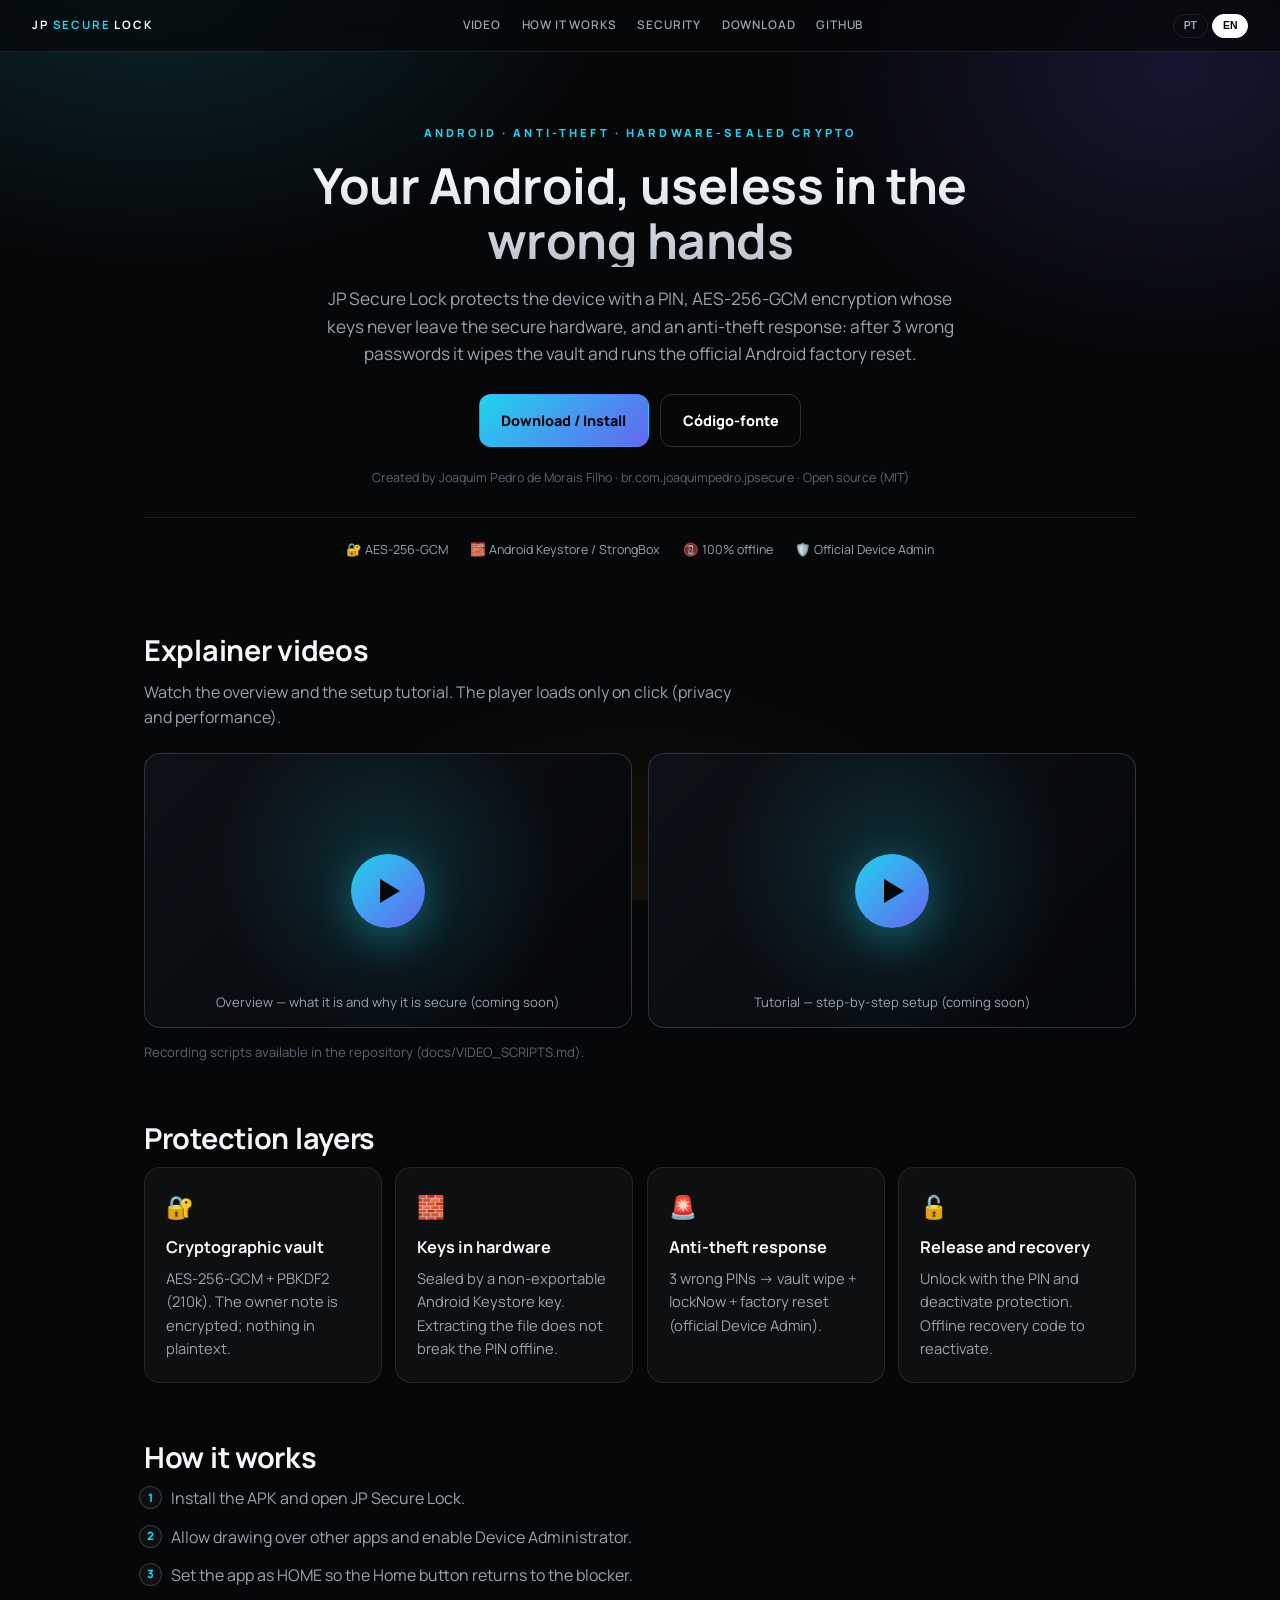
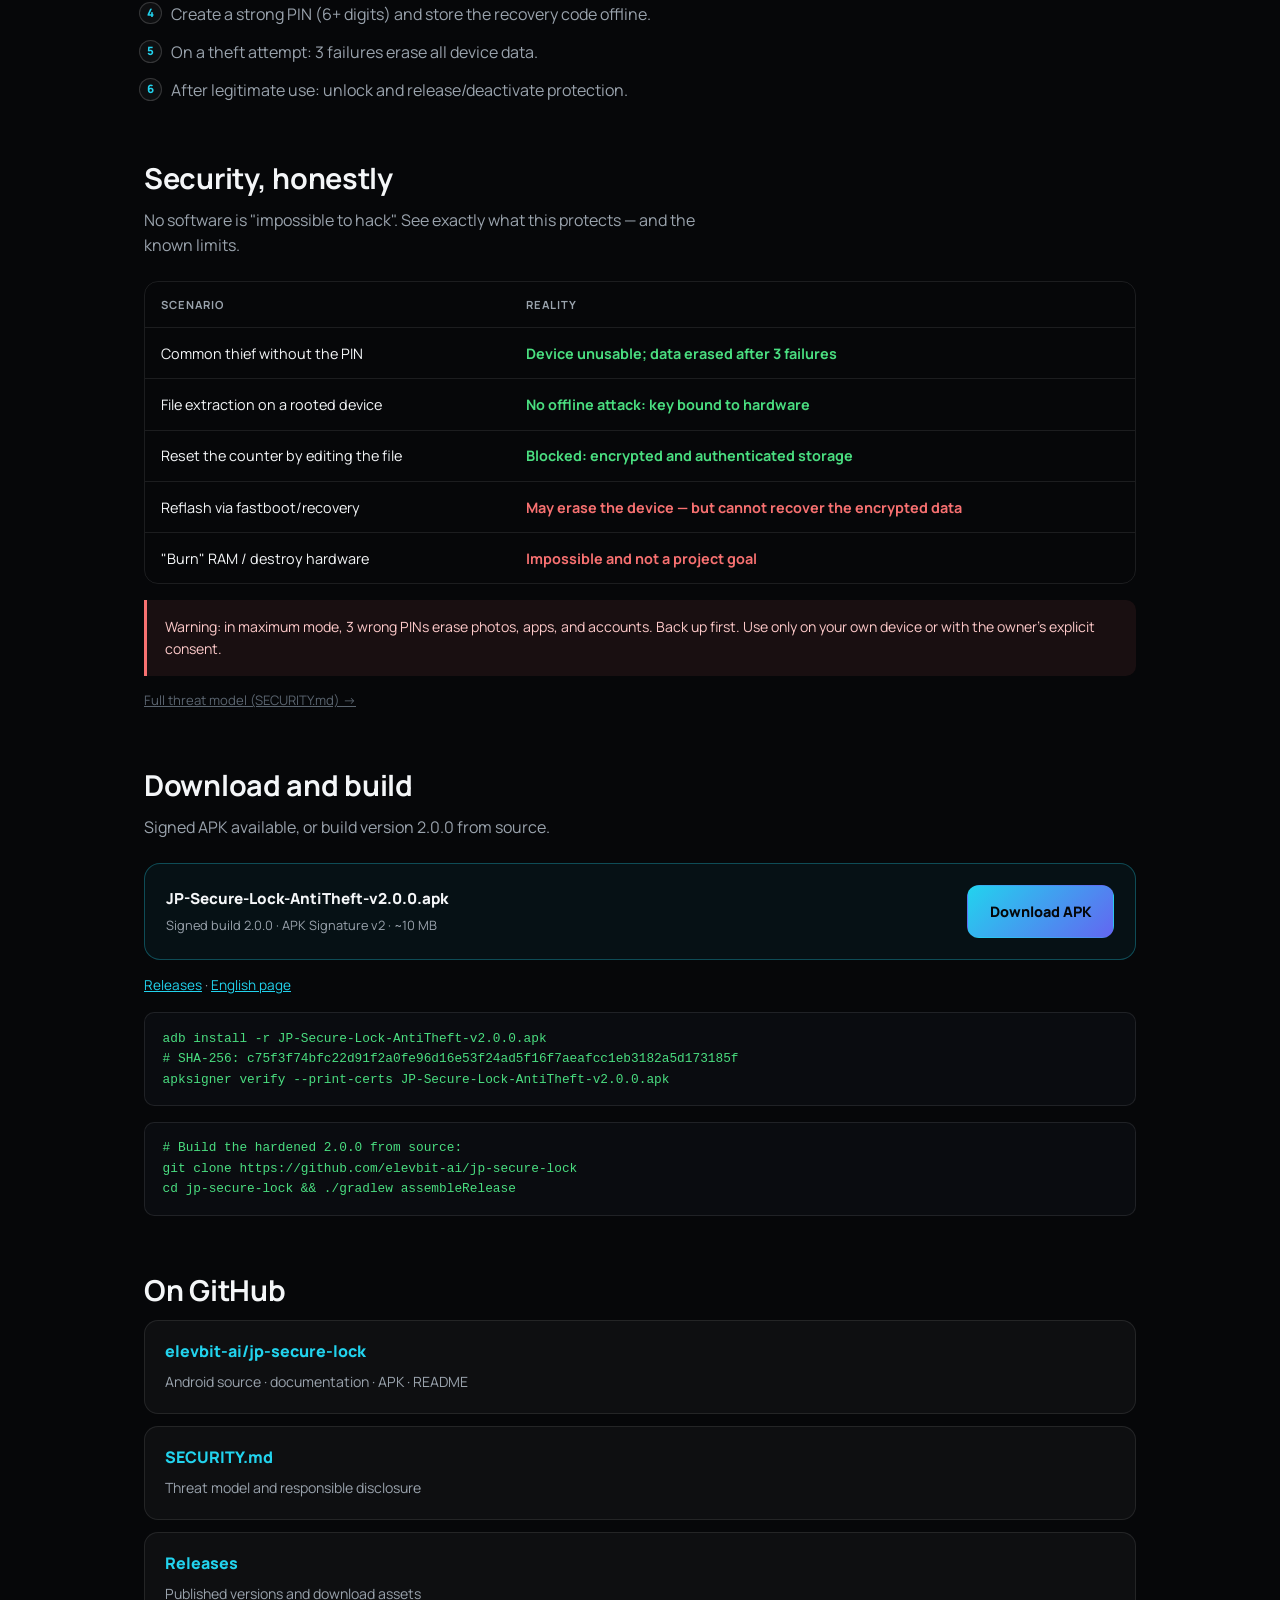
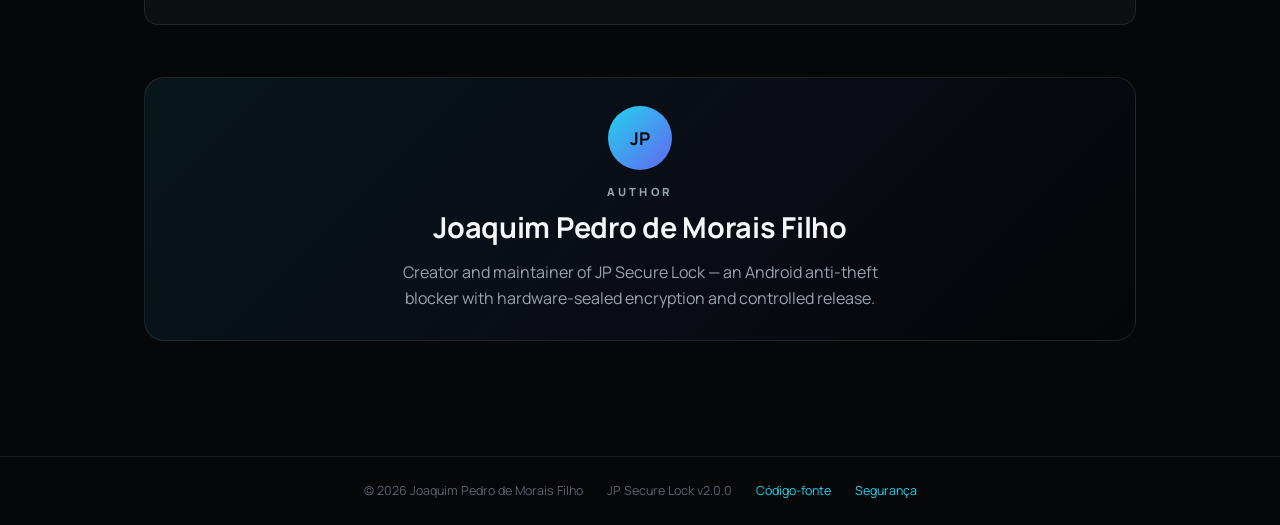
==== commit 2c5be559: "Site: publica APK v2.0.0 assinado e atualiza links de download" ====
--- a/index.html
+++ b/index.html
@@ -142,18 +142,18 @@
       <p class="sub" data-i18n="dl_lead">APK assinado disponível, ou compile a versão 2.0.0 a partir do código.</p>
       <div class="dl-box">
         <div>
-          <div class="file-name">JP-Secure-Lock-AntiTheft-v1.4.0.apk</div>
-          <div class="file-sub" data-i18n="dl_sub">Última build assinada · APK Signature v2 · ~14 MB</div>
+          <div class="file-name">JP-Secure-Lock-AntiTheft-v2.0.0.apk</div>
+          <div class="file-sub" data-i18n="dl_sub">Build assinada 2.0.0 · APK Signature v2 · ~10 MB</div>
         </div>
-        <a class="btn primary" href="downloads/JP-Secure-Lock-AntiTheft-v1.4.0.apk" download data-i18n="cta_dl2">Baixar APK</a>
+        <a class="btn primary" href="downloads/JP-Secure-Lock-AntiTheft-v2.0.0.apk" download data-i18n="cta_dl2">Baixar APK</a>
       </div>
       <p class="alt-dl">
         <a href="https://github.com/elevbit-ai/jp-secure-lock/releases" data-i18n="dl_rel">Releases</a> ·
         <a href="en/index.html">English page</a>
       </p>
-      <pre class="code" data-i18n="dl_code">adb install -r JP-Secure-Lock-AntiTheft-v1.4.0.apk
-# Verifique antes de instalar:
-apksigner verify --print-certs JP-Secure-Lock-AntiTheft-v1.4.0.apk</pre>
+      <pre class="code" data-i18n="dl_code">adb install -r JP-Secure-Lock-AntiTheft-v2.0.0.apk
+# SHA-256: c75f3f74bfc22d91f2a0fe96d16e53f24ad5f16f7aeafcc1eb3182a5d173185f
+apksigner verify --print-certs JP-Secure-Lock-AntiTheft-v2.0.0.apk</pre>
       <pre class="code" data-i18n="dl_build"># Compilar a versão 2.0.0 (endurecida) do código:
 git clone https://github.com/elevbit-ai/jp-secure-lock
 cd jp-secure-lock && ./gradlew assembleRelease</pre>
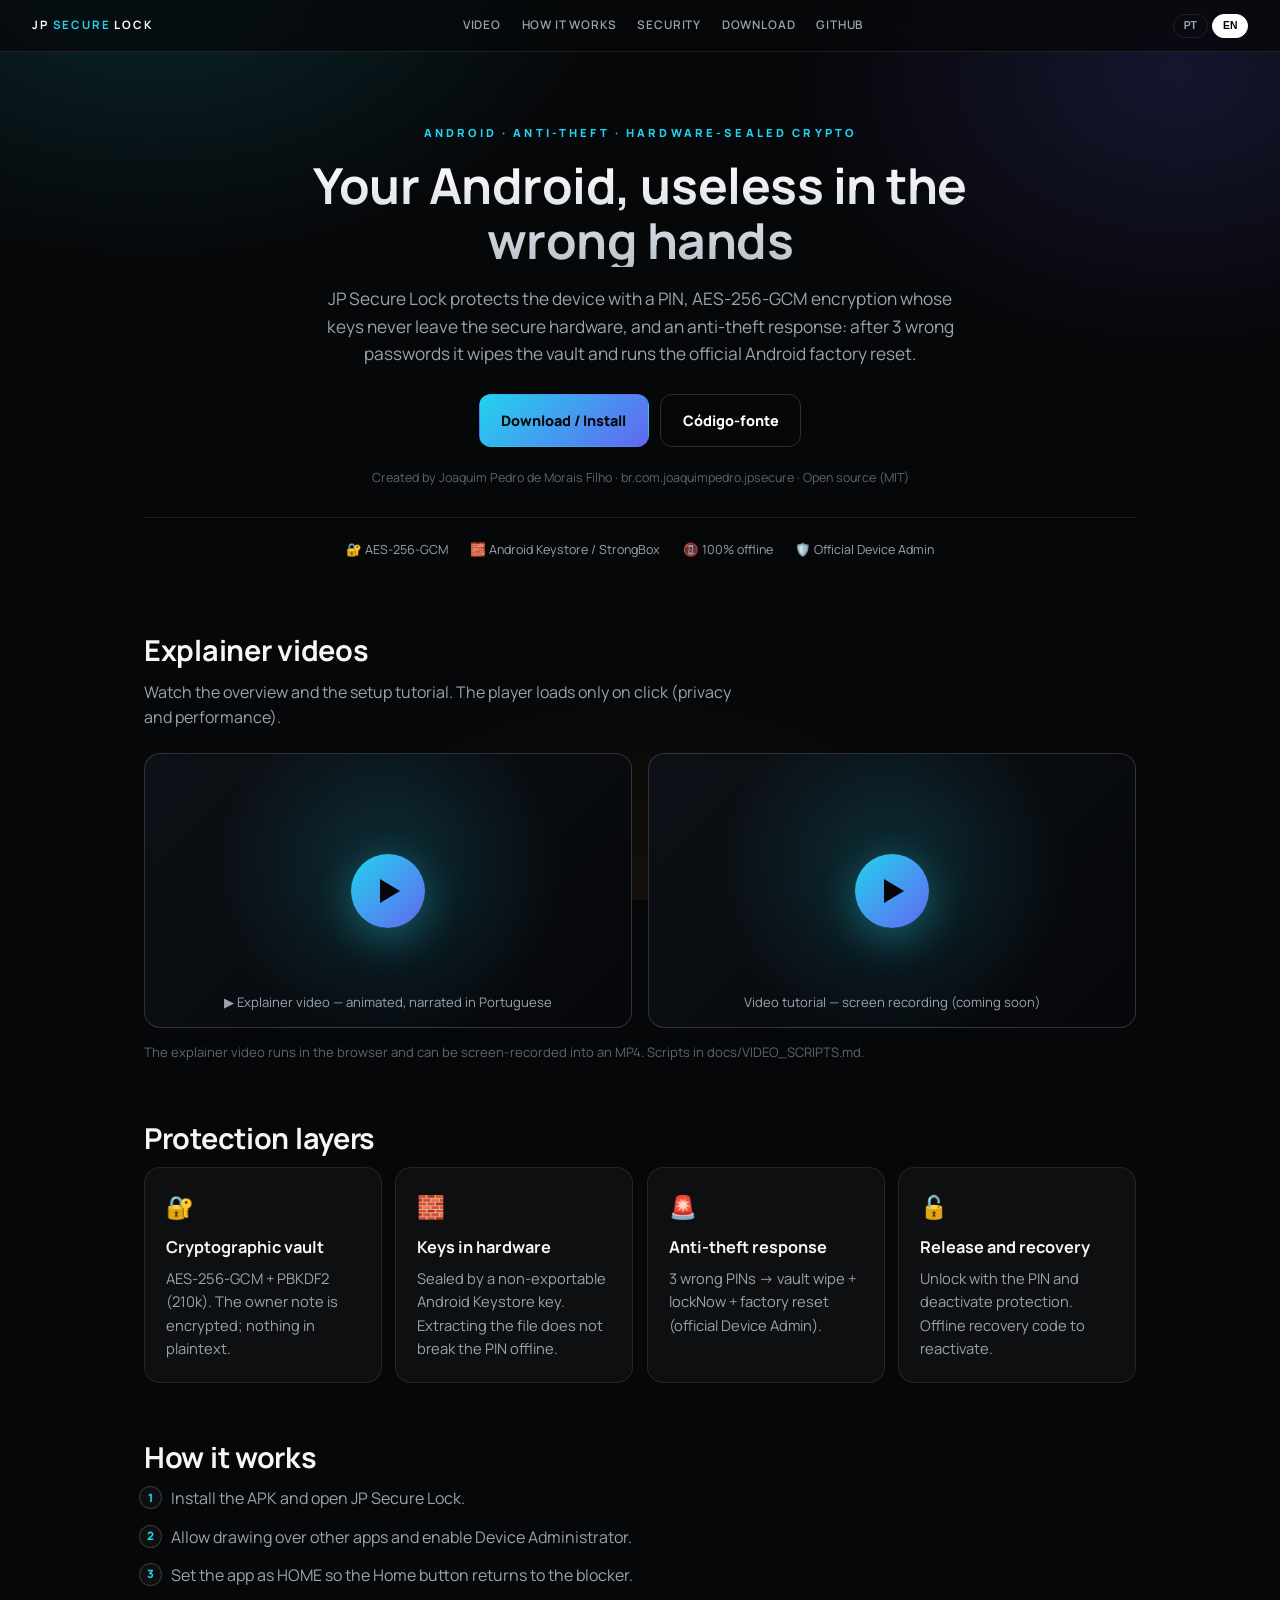
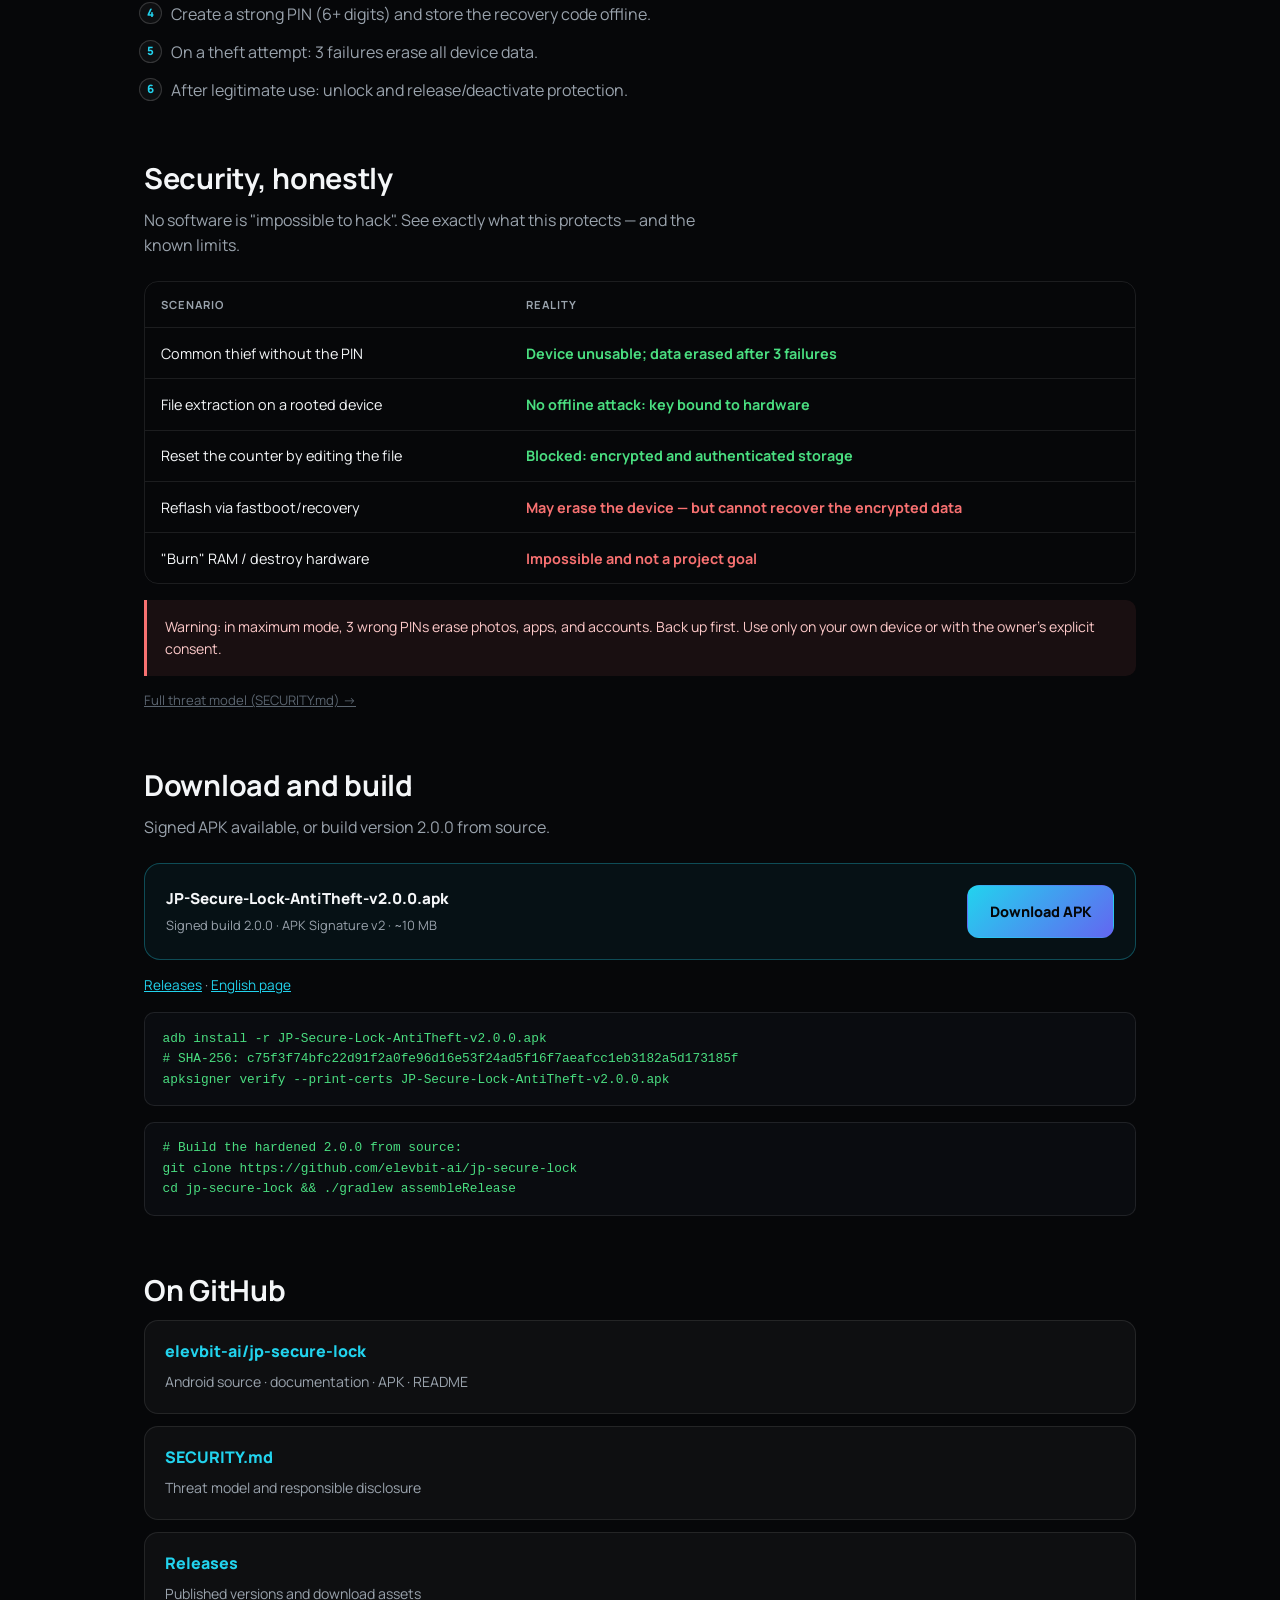
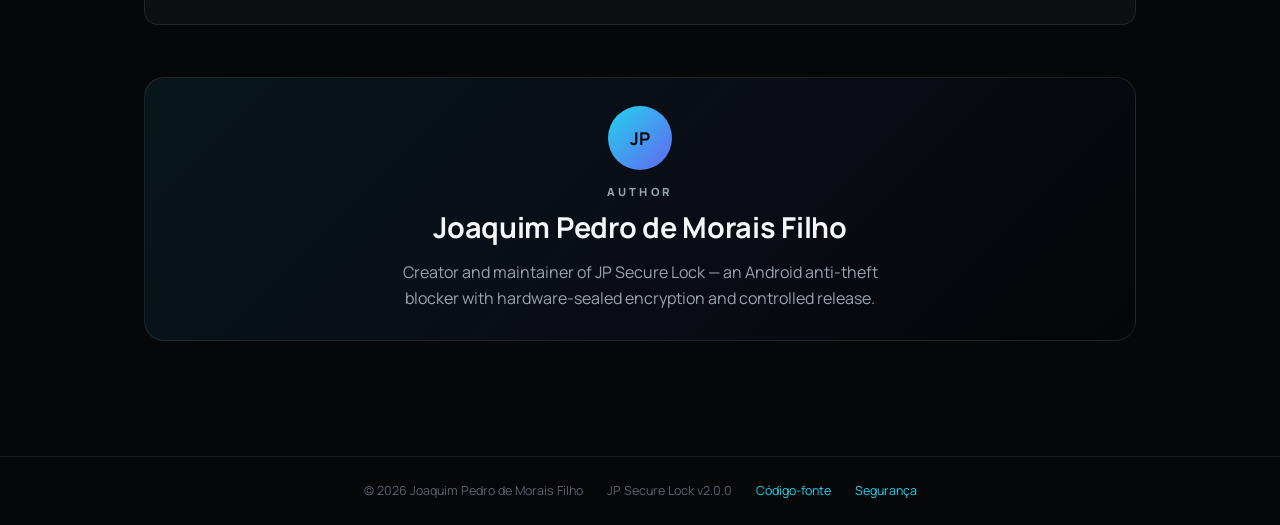
==== commit 5e5702b3: "Site: publica video explicativo (video.html) e integra na secao de video" ====
--- a/index.html
+++ b/index.html
@@ -63,19 +63,19 @@
       <p class="sub" data-i18n="video_sub">Assista à visão geral e ao tutorial de configuração. O player só carrega ao clicar (privacidade e performance).</p>
       <div class="video-grid">
         <div>
-          <div class="video-embed" data-embed="" role="button" tabindex="0" aria-label="Reproduzir vídeo de visão geral">
+          <a class="video-embed" href="video.html" aria-label="Abrir o vídeo explicativo animado com narração">
             <div class="play" aria-hidden="true"></div>
-            <div class="vlabel" data-i18n="video_1">Visão geral — o que é e por que é seguro (em breve)</div>
-          </div>
+            <div class="vlabel" data-i18n="video_1">▶ Vídeo explicativo — animado, com narração em português</div>
+          </a>
         </div>
         <div>
           <div class="video-embed" data-embed="" role="button" tabindex="0" aria-label="Reproduzir tutorial de configuração">
             <div class="play" aria-hidden="true"></div>
-            <div class="vlabel" data-i18n="video_2">Tutorial — configuração passo a passo (em breve)</div>
+            <div class="vlabel" data-i18n="video_2">Tutorial em vídeo — gravação de tela (em breve)</div>
           </div>
         </div>
       </div>
-      <p class="video-note" data-i18n="video_note">Roteiros de gravação disponíveis no repositório (docs/VIDEO_SCRIPTS.md).</p>
+      <p class="video-note" data-i18n="video_note">O vídeo explicativo roda no navegador e pode ser gravado em tela para virar um MP4. Roteiros em docs/VIDEO_SCRIPTS.md.</p>
     </section>
 
     <section class="block">
--- a/styles.css
+++ b/styles.css
@@ -127,6 +127,7 @@
 .video-embed {
   position: relative; aspect-ratio: 16 / 9; border-radius: var(--radius);
   overflow: hidden; border: 1px solid var(--border-strong); cursor: pointer;
+  text-decoration: none; color: inherit;
   background:
     radial-gradient(circle at 50% 42%, rgba(34, 211, 238, 0.16), transparent 60%),
     linear-gradient(135deg, #0d1016, #05070a);
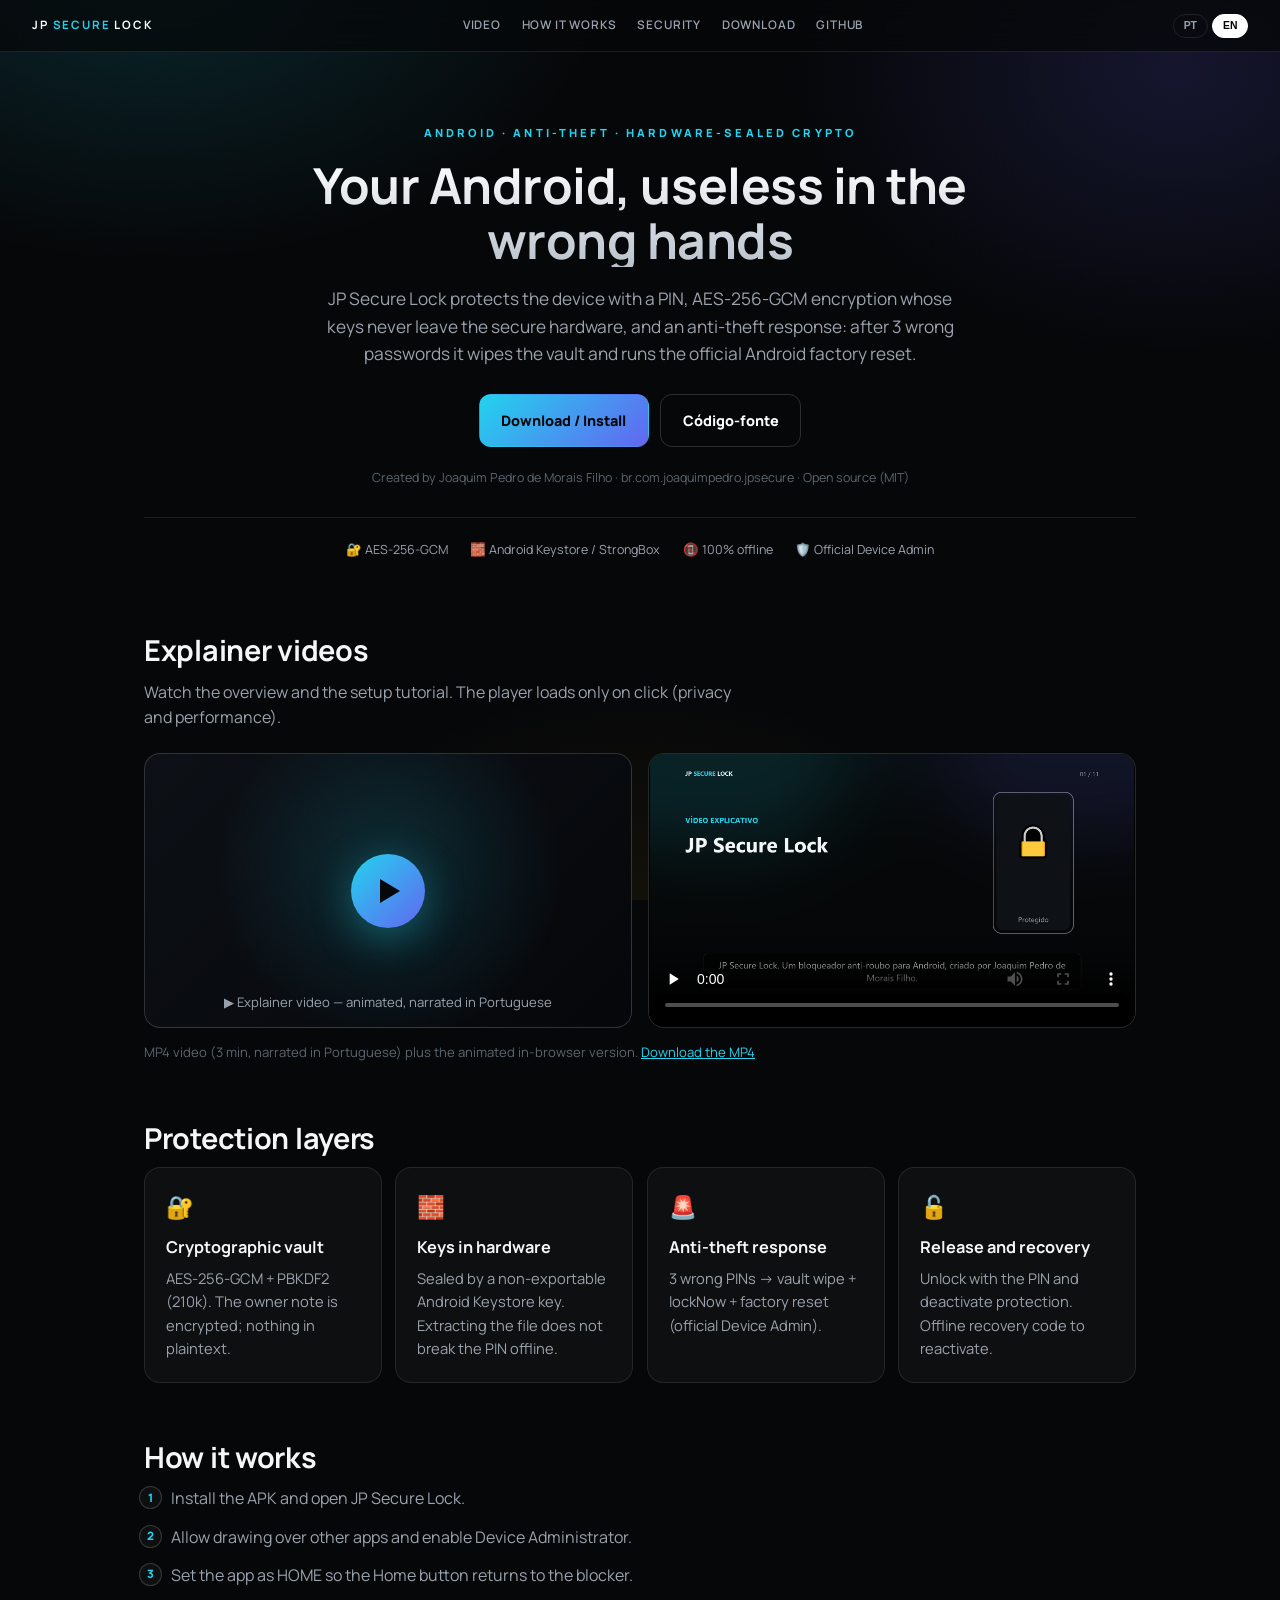
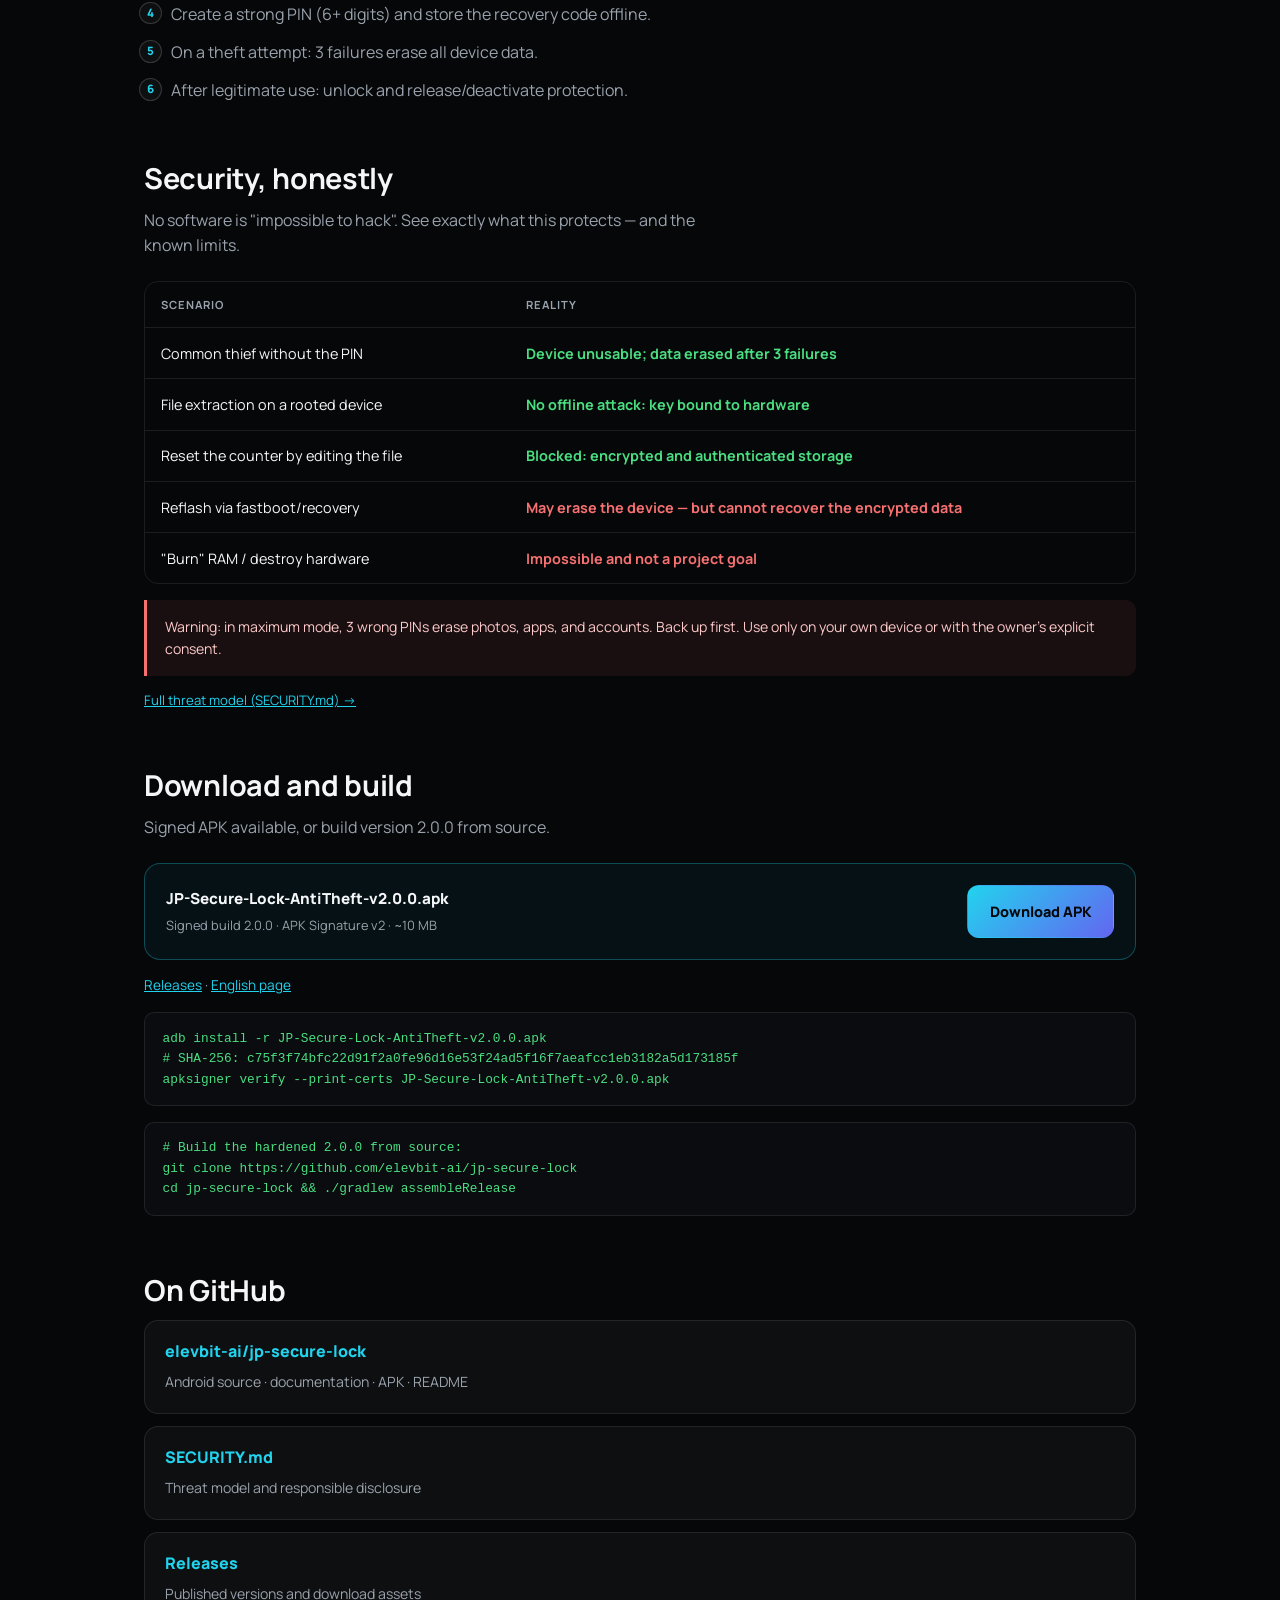
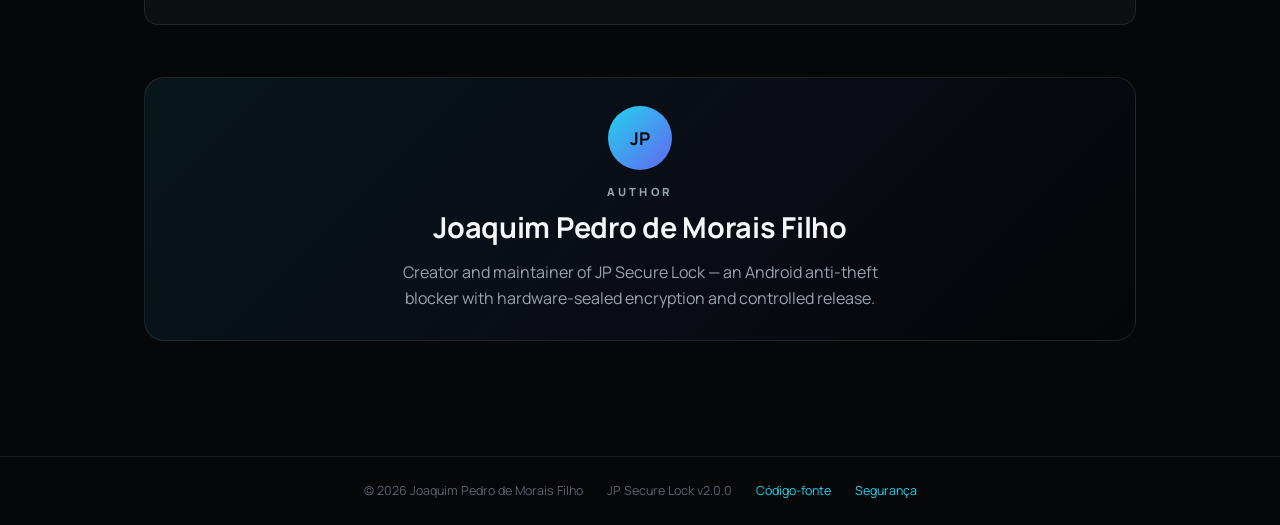
==== commit 0db164f6: "Site: publica video explicativo em MP4 e player nativo" ====
--- a/index.html
+++ b/index.html
@@ -69,13 +69,12 @@
           </a>
         </div>
         <div>
-          <div class="video-embed" data-embed="" role="button" tabindex="0" aria-label="Reproduzir tutorial de configuração">
-            <div class="play" aria-hidden="true"></div>
-            <div class="vlabel" data-i18n="video_2">Tutorial em vídeo — gravação de tela (em breve)</div>
-          </div>
+          <video class="v-native" controls preload="none" poster="downloads/video-poster.jpg" aria-label="Vídeo explicativo em MP4">
+            <source src="downloads/JP-Secure-Lock-Explicativo.mp4" type="video/mp4" />
+          </video>
         </div>
       </div>
-      <p class="video-note" data-i18n="video_note">O vídeo explicativo roda no navegador e pode ser gravado em tela para virar um MP4. Roteiros em docs/VIDEO_SCRIPTS.md.</p>
+      <p class="video-note"><span data-i18n="video_note">Vídeo em MP4 (3 min, narrado em português) e a versão animada no navegador.</span> <a href="downloads/JP-Secure-Lock-Explicativo.mp4" download data-i18n="video_dl">Baixar o MP4</a></p>
     </section>
 
     <section class="block">
--- a/styles.css
+++ b/styles.css
@@ -144,6 +144,9 @@
 .video-embed .play::after { content: ''; border-style: solid; border-width: 12px 0 12px 20px; border-color: transparent transparent transparent #05070a; margin-left: 4px; }
 .video-embed .vlabel { position: absolute; bottom: 14px; left: 16px; right: 16px; color: var(--muted); font-size: 0.82rem; }
 .video-note { margin-top: 0.9rem; color: var(--faint); font-size: 0.82rem; }
+.video-note a { color: var(--brand); }
+.v-native { width: 100%; aspect-ratio: 16 / 9; border-radius: var(--radius);
+  border: 1px solid var(--border-strong); background: #000; display: block; }
 .video-grid { display: grid; gap: 1rem; }
 
 /* Steps */
